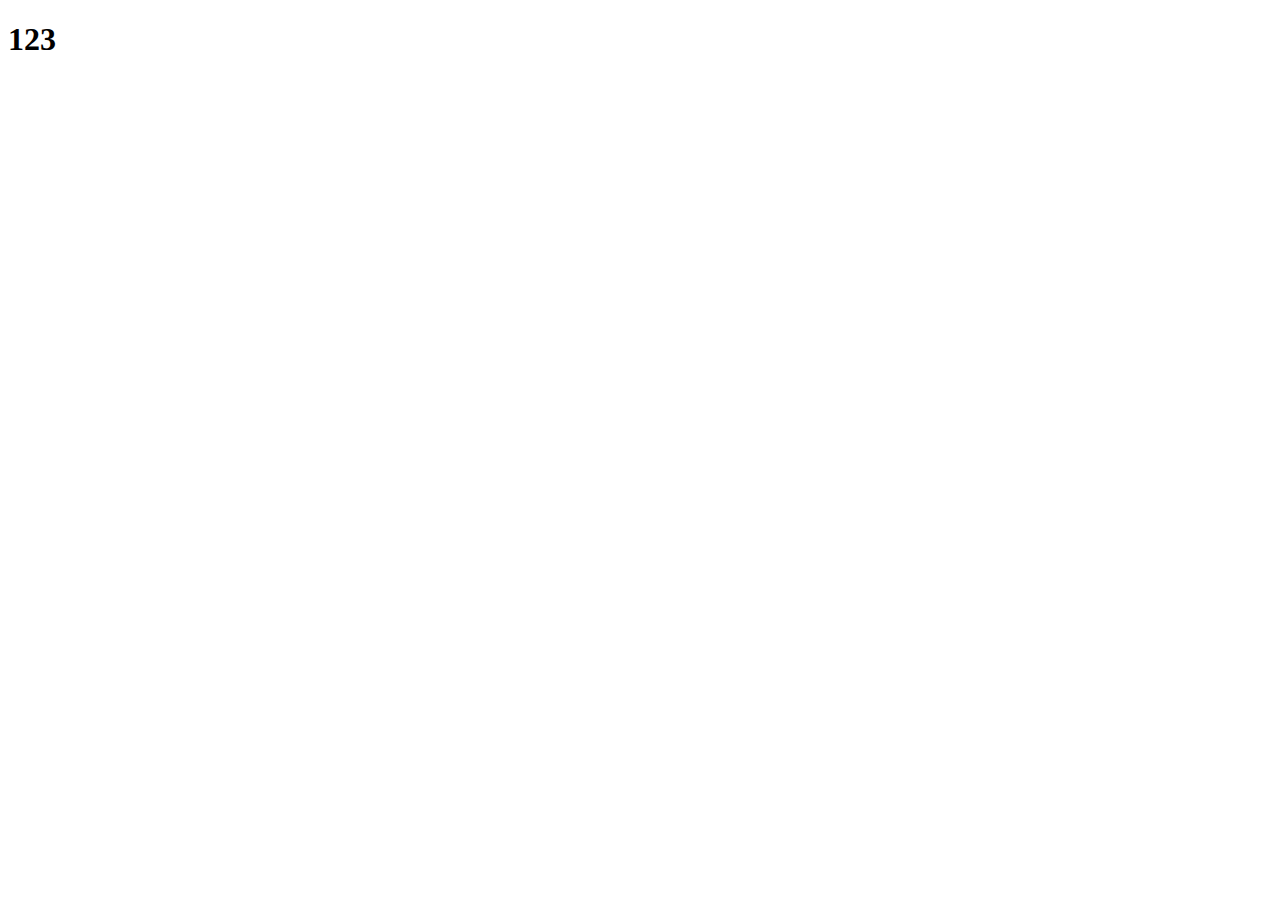
==== home/index.html @ a60c5b04 "登录功能完成" ====
<!DOCTYPE html>
<html lang="en">
  <head>
    <meta charset="UTF-8" />
    <meta name="viewport" content="width=device-width, initial-scale=1.0" />
    <title>Document</title>
  </head>
  <body>
    <h1>123</h1>
  </body>
</html>
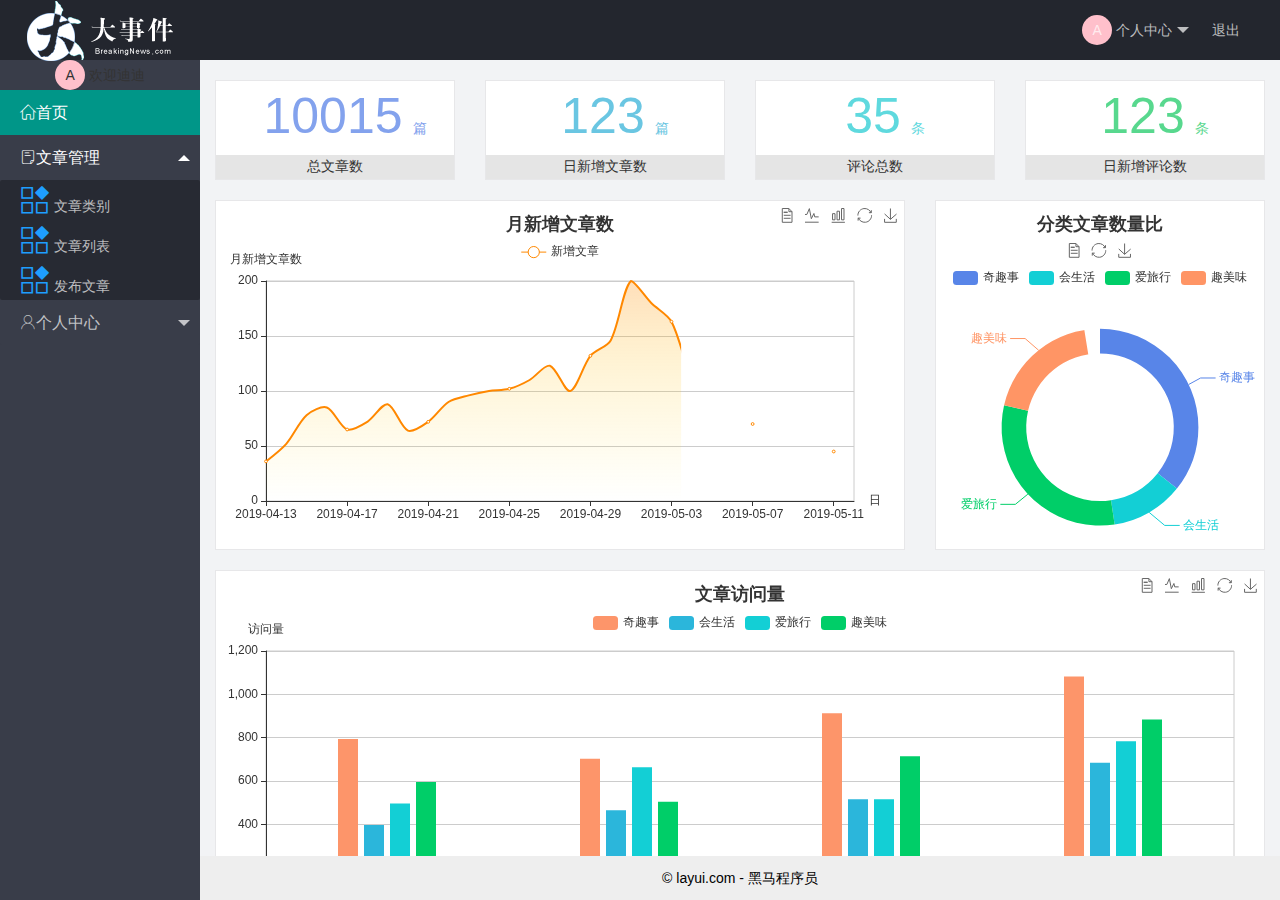
==== commit 2abba67a: "登录功能全部完成" ====
--- a/home/index.html
+++ b/home/index.html
@@ -1,11 +1,152 @@
 <!DOCTYPE html>
-<html lang="en">
+<html>
   <head>
-    <meta charset="UTF-8" />
-    <meta name="viewport" content="width=device-width, initial-scale=1.0" />
-    <title>Document</title>
+    <meta charset="utf-8" />
+    <meta
+      name="viewport"
+      content="width=device-width, initial-scale=1, maximum-scale=1"
+    />
+    <title>layout 后台大布局 - Layui</title>
+    <link rel="stylesheet" href="/assets/lib/layui/css/layui.css" />
+    <link rel="stylesheet" href="/assets/css/index.css" />
+    <link rel="stylesheet" href="/assets/fonts/iconfont.css" />
   </head>
-  <body>
-    <h1>123</h1>
+  <body class="layui-layout-body">
+    <div class="layui-layout layui-layout-admin">
+      <div class="layui-header">
+        <div class="layui-logo">
+          <img src="/assets/images/logo.png" alt="" />
+        </div>
+        <!-- 头部区域（可配合layui已有的水平导航） -->
+        <ul class="layui-nav layui-layout-right">
+          <li class="layui-nav-item">
+            <a href="javascript:;">
+              <img src="http://t.cn/RCzsdCq" class="layui-nav-img" />
+              <span class="text-avatar">A</span>
+              个人中心
+            </a>
+            <dl class="layui-nav-child">
+              <dd><a href="">基本资料</a></dd>
+              <dd><a href="">安全设置</a></dd>
+            </dl>
+          </li>
+          <li class="layui-nav-item"><a href="">退出</a></li>
+        </ul>
+      </div>
+
+      <div class="layui-side layui-bg-black">
+        <div class="layui-side-scroll">
+          <div class="userarea">
+            <a href="javascript:;">
+              <span class="text-avatar">A</span>
+              <span>欢迎迪迪</span>
+            </a>
+          </div>
+          <!-- 左侧导航区域（可配合layui已有的垂直导航） -->
+          <ul
+            class="layui-nav layui-nav-tree"
+            lay-shrink="all"
+            lay-filter="test"
+          >
+            <li class="layui-nav-item layui-this">
+              <a
+                href="/home/dashboard.html"
+                target="frbody"
+                class="iconfont icon-home"
+                >首页</a
+              >
+            </li>
+            <li class="layui-nav-item layui-nav-itemed">
+              <a class="iconfont icon-16" href="javascript:;">文章管理</a>
+              <dl class="layui-nav-child">
+                <dd>
+                  <a href="javascript:;"
+                    ><i
+                      class="layui-icon layui-icon-app"
+                      style="font-size: 30px; color: #1e9fff"
+                    ></i>
+                    文章类别</a
+                  >
+                </dd>
+                <dd>
+                  <a href="javascript:;"
+                    ><i
+                      class="layui-icon layui-icon-app"
+                      style="font-size: 30px; color: #1e9fff"
+                    ></i>
+                    文章列表</a
+                  >
+                </dd>
+                <dd>
+                  <a href="javascript:;"
+                    ><i
+                      class="layui-icon layui-icon-app"
+                      style="font-size: 30px; color: #1e9fff"
+                    ></i>
+                    发布文章</a
+                  >
+                </dd>
+              </dl>
+            </li>
+            <li class="layui-nav-item">
+              <a href="javascript:;" class="iconfont icon-user">个人中心</a>
+              <dl class="layui-nav-child">
+                <dd>
+                  <a href="javascript:;"
+                    ><i
+                      class="layui-icon layui-icon-app"
+                      style="font-size: 30px; color: #1e9fff"
+                    ></i>
+                    基本资料</a
+                  >
+                </dd>
+                <dd>
+                  <a href="javascript:;"
+                    ><i
+                      class="layui-icon layui-icon-app"
+                      style="font-size: 30px; color: #1e9fff"
+                    ></i>
+                    更换头像</a
+                  >
+                </dd>
+                <dd>
+                  <a href="javascript:;"
+                    ><i
+                      class="layui-icon layui-icon-app"
+                      style="font-size: 30px; color: #1e9fff"
+                    ></i>
+                    重置密码</a
+                  >
+                </dd>
+              </dl>
+            </li>
+          </ul>
+        </div>
+      </div>
+
+      <div class="layui-body">
+        <!-- 内容主体区域 -->
+        <iframe
+          name="frbody"
+          src="/home/dashboard.html"
+          frameborder="0"
+        ></iframe>
+      </div>
+
+      <div class="layui-footer">
+        <!-- 底部固定区域 -->
+        © layui.com - 黑马程序员
+      </div>
+    </div>
+    <script src="/assets/lib/jquery.js"></script>
+    <script src="/assets/lib/layui/layui.js"></script>
+    <script src="/assets/js/index.js"></script>
+    <script src="/assets/js/Ajaxbase.js"></script>
+    <script>
+      //JavaScript代码区域
+      layui.use("element", function () {
+        var element = layui.element;
+      });
+    </script>
   </body>
 </html>
--- a/assets/lib/layui/css/layui.css
+++ b/assets/lib/layui/css/layui.css
@@ -0,0 +1,2 @@
+/** layui-v2.5.6 MIT License By https://www.layui.com */
+ .layui-inline,img{display:inline-block;vertical-align:middle}h1,h2,h3,h4,h5,h6{font-weight:400}.layui-edge,.layui-header,.layui-inline,.layui-main{position:relative}.layui-body,.layui-edge,.layui-elip{overflow:hidden}.layui-btn,.layui-edge,.layui-inline,img{vertical-align:middle}.layui-btn,.layui-disabled,.layui-icon,.layui-unselect{-moz-user-select:none;-webkit-user-select:none;-ms-user-select:none}.layui-elip,.layui-form-checkbox span,.layui-form-pane .layui-form-label{text-overflow:ellipsis;white-space:nowrap}.layui-breadcrumb,.layui-tree-btnGroup{visibility:hidden}blockquote,body,button,dd,div,dl,dt,form,h1,h2,h3,h4,h5,h6,input,li,ol,p,pre,td,textarea,th,ul{margin:0;padding:0;-webkit-tap-highlight-color:rgba(0,0,0,0)}a:active,a:hover{outline:0}img{border:none}li{list-style:none}table{border-collapse:collapse;border-spacing:0}h4,h5,h6{font-size:100%}button,input,optgroup,option,select,textarea{font-family:inherit;font-size:inherit;font-style:inherit;font-weight:inherit;outline:0}pre{white-space:pre-wrap;white-space:-moz-pre-wrap;white-space:-pre-wrap;white-space:-o-pre-wrap;word-wrap:break-word}body{line-height:24px;font:14px Helvetica Neue,Helvetica,PingFang SC,Tahoma,Arial,sans-serif}hr{height:1px;margin:10px 0;border:0;clear:both}a{color:#333;text-decoration:none}a:hover{color:#777}a cite{font-style:normal;*cursor:pointer}.layui-border-box,.layui-border-box *{box-sizing:border-box}.layui-box,.layui-box *{box-sizing:content-box}.layui-clear{clear:both;*zoom:1}.layui-clear:after{content:'\20';clear:both;*zoom:1;display:block;height:0}.layui-inline{*display:inline;*zoom:1}.layui-edge{display:inline-block;width:0;height:0;border-width:6px;border-style:dashed;border-color:transparent}.layui-edge-top{top:-4px;border-bottom-color:#999;border-bottom-style:solid}.layui-edge-right{border-left-color:#999;border-left-style:solid}.layui-edge-bottom{top:2px;border-top-color:#999;border-top-style:solid}.layui-edge-left{border-right-color:#999;border-right-style:solid}.layui-disabled,.layui-disabled:hover{color:#d2d2d2!important;cursor:not-allowed!important}.layui-circle{border-radius:100%}.layui-show{display:block!important}.layui-hide{display:none!important}@font-face{font-family:layui-icon;src:url(../font/iconfont.eot?v=256);src:url(../font/iconfont.eot?v=256#iefix) format('embedded-opentype'),url(../font/iconfont.woff2?v=256) format('woff2'),url(../font/iconfont.woff?v=256) format('woff'),url(../font/iconfont.ttf?v=256) format('truetype'),url(../font/iconfont.svg?v=256#layui-icon) format('svg')}.layui-icon{font-family:layui-icon!important;font-size:16px;font-style:normal;-webkit-font-smoothing:antialiased;-moz-osx-font-smoothing:grayscale}.layui-icon-reply-fill:before{content:"\e611"}.layui-icon-set-fill:before{content:"\e614"}.layui-icon-menu-fill:before{content:"\e60f"}.layui-icon-search:before{content:"\e615"}.layui-icon-share:before{content:"\e641"}.layui-icon-set-sm:before{content:"\e620"}.layui-icon-engine:before{content:"\e628"}.layui-icon-close:before{content:"\1006"}.layui-icon-close-fill:before{content:"\1007"}.layui-icon-chart-screen:before{content:"\e629"}.layui-icon-star:before{content:"\e600"}.layui-icon-circle-dot:before{content:"\e617"}.layui-icon-chat:before{content:"\e606"}.layui-icon-release:before{content:"\e609"}.layui-icon-list:before{content:"\e60a"}.layui-icon-chart:before{content:"\e62c"}.layui-icon-ok-circle:before{content:"\1005"}.layui-icon-layim-theme:before{content:"\e61b"}.layui-icon-table:before{content:"\e62d"}.layui-icon-right:before{content:"\e602"}.layui-icon-left:before{content:"\e603"}.layui-icon-cart-simple:before{content:"\e698"}.layui-icon-face-cry:before{content:"\e69c"}.layui-icon-face-smile:before{content:"\e6af"}.layui-icon-survey:before{content:"\e6b2"}.layui-icon-tree:before{content:"\e62e"}.layui-icon-ie:before{content:"\e7bb"}.layui-icon-upload-circle:before{content:"\e62f"}.layui-icon-add-circle:before{content:"\e61f"}.layui-icon-download-circle:before{content:"\e601"}.layui-icon-templeate-1:before{content:"\e630"}.layui-icon-util:before{content:"\e631"}.layui-icon-face-surprised:before{content:"\e664"}.layui-icon-edit:before{content:"\e642"}.layui-icon-speaker:before{content:"\e645"}.layui-icon-down:before{content:"\e61a"}.layui-icon-file:before{content:"\e621"}.layui-icon-layouts:before{content:"\e632"}.layui-icon-rate-half:before{content:"\e6c9"}.layui-icon-add-circle-fine:before{content:"\e608"}.layui-icon-prev-circle:before{content:"\e633"}.layui-icon-read:before{content:"\e705"}.layui-icon-404:before{content:"\e61c"}.layui-icon-carousel:before{content:"\e634"}.layui-icon-help:before{content:"\e607"}.layui-icon-code-circle:before{content:"\e635"}.layui-icon-windows:before{content:"\e67f"}.layui-icon-water:before{content:"\e636"}.layui-icon-username:before{content:"\e66f"}.layui-icon-find-fill:before{content:"\e670"}.layui-icon-about:before{content:"\e60b"}.layui-icon-location:before{content:"\e715"}.layui-icon-up:before{content:"\e619"}.layui-icon-pause:before{content:"\e651"}.layui-icon-date:before{content:"\e637"}.layui-icon-layim-uploadfile:before{content:"\e61d"}.layui-icon-delete:before{content:"\e640"}.layui-icon-play:before{content:"\e652"}.layui-icon-top:before{content:"\e604"}.layui-icon-firefox:before{content:"\e686"}.layui-icon-friends:before{content:"\e612"}.layui-icon-refresh-3:before{content:"\e9aa"}.layui-icon-ok:before{content:"\e605"}.layui-icon-layer:before{content:"\e638"}.layui-icon-face-smile-fine:before{content:"\e60c"}.layui-icon-dollar:before{content:"\e659"}.layui-icon-group:before{content:"\e613"}.layui-icon-layim-download:before{content:"\e61e"}.layui-icon-picture-fine:before{content:"\e60d"}.layui-icon-link:before{content:"\e64c"}.layui-icon-diamond:before{content:"\e735"}.layui-icon-log:before{content:"\e60e"}.layui-icon-key:before{content:"\e683"}.layui-icon-rate-solid:before{content:"\e67a"}.layui-icon-fonts-del:before{content:"\e64f"}.layui-icon-unlink:before{content:"\e64d"}.layui-icon-fonts-clear:before{content:"\e639"}.layui-icon-triangle-r:before{content:"\e623"}.layui-icon-circle:before{content:"\e63f"}.layui-icon-radio:before{content:"\e643"}.layui-icon-align-center:before{content:"\e647"}.layui-icon-align-right:before{content:"\e648"}.layui-icon-align-left:before{content:"\e649"}.layui-icon-loading-1:before{content:"\e63e"}.layui-icon-return:before{content:"\e65c"}.layui-icon-fonts-strong:before{content:"\e62b"}.layui-icon-upload:before{content:"\e67c"}.layui-icon-dialogue:before{content:"\e63a"}.layui-icon-video:before{content:"\e6ed"}.layui-icon-headset:before{content:"\e6fc"}.layui-icon-cellphone-fine:before{content:"\e63b"}.layui-icon-add-1:before{content:"\e654"}.layui-icon-face-smile-b:before{content:"\e650"}.layui-icon-fonts-html:before{content:"\e64b"}.layui-icon-screen-full:before{content:"\e622"}.layui-icon-form:before{content:"\e63c"}.layui-icon-cart:before{content:"\e657"}.layui-icon-camera-fill:before{content:"\e65d"}.layui-icon-tabs:before{content:"\e62a"}.layui-icon-heart-fill:before{content:"\e68f"}.layui-icon-fonts-code:before{content:"\e64e"}.layui-icon-ios:before{content:"\e680"}.layui-icon-at:before{content:"\e687"}.layui-icon-fire:before{content:"\e756"}.layui-icon-set:before{content:"\e716"}.layui-icon-fonts-u:before{content:"\e646"}.layui-icon-triangle-d:before{content:"\e625"}.layui-icon-tips:before{content:"\e702"}.layui-icon-picture:before{content:"\e64a"}.layui-icon-more-vertical:before{content:"\e671"}.layui-icon-bluetooth:before{content:"\e689"}.layui-icon-flag:before{content:"\e66c"}.layui-icon-loading:before{content:"\e63d"}.layui-icon-fonts-i:before{content:"\e644"}.layui-icon-refresh-1:before{content:"\e666"}.layui-icon-rmb:before{content:"\e65e"}.layui-icon-addition:before{content:"\e624"}.layui-icon-home:before{content:"\e68e"}.layui-icon-time:before{content:"\e68d"}.layui-icon-user:before{content:"\e770"}.layui-icon-notice:before{content:"\e667"}.layui-icon-chrome:before{content:"\e68a"}.layui-icon-edge:before{content:"\e68b"}.layui-icon-login-weibo:before{content:"\e675"}.layui-icon-voice:before{content:"\e688"}.layui-icon-upload-drag:before{content:"\e681"}.layui-icon-login-qq:before{content:"\e676"}.layui-icon-snowflake:before{content:"\e6b1"}.layui-icon-heart:before{content:"\e68c"}.layui-icon-logout:before{content:"\e682"}.layui-icon-file-b:before{content:"\e655"}.layui-icon-template:before{content:"\e663"}.layui-icon-transfer:before{content:"\e691"}.layui-icon-auz:before{content:"\e672"}.layui-icon-console:before{content:"\e665"}.layui-icon-app:before{content:"\e653"}.layui-icon-prev:before{content:"\e65a"}.layui-icon-website:before{content:"\e7ae"}.layui-icon-next:before{content:"\e65b"}.layui-icon-component:before{content:"\e857"}.layui-icon-android:before{content:"\e684"}.layui-icon-more:before{content:"\e65f"}.layui-icon-login-wechat:before{content:"\e677"}.layui-icon-shrink-right:before{content:"\e668"}.layui-icon-spread-left:before{content:"\e66b"}.layui-icon-camera:before{content:"\e660"}.layui-icon-note:before{content:"\e66e"}.layui-icon-refresh:before{content:"\e669"}.layui-icon-female:before{content:"\e661"}.layui-icon-male:before{content:"\e662"}.layui-icon-screen-restore:before{content:"\e758"}.layui-icon-password:before{content:"\e673"}.layui-icon-senior:before{content:"\e674"}.layui-icon-theme:before{content:"\e66a"}.layui-icon-tread:before{content:"\e6c5"}.layui-icon-praise:before{content:"\e6c6"}.layui-icon-star-fill:before{content:"\e658"}.layui-icon-rate:before{content:"\e67b"}.layui-icon-template-1:before{content:"\e656"}.layui-icon-vercode:before{content:"\e679"}.layui-icon-service:before{content:"\e626"}.layui-icon-cellphone:before{content:"\e678"}.layui-icon-print:before{content:"\e66d"}.layui-icon-cols:before{content:"\e610"}.layui-icon-wifi:before{content:"\e7e0"}.layui-icon-export:before{content:"\e67d"}.layui-icon-rss:before{content:"\e808"}.layui-icon-slider:before{content:"\e714"}.layui-icon-email:before{content:"\e618"}.layui-icon-subtraction:before{content:"\e67e"}.layui-icon-mike:before{content:"\e6dc"}.layui-icon-light:before{content:"\e748"}.layui-icon-gift:before{content:"\e627"}.layui-icon-mute:before{content:"\e685"}.layui-icon-reduce-circle:before{content:"\e616"}.layui-icon-music:before{content:"\e690"}.layui-main{width:1140px;margin:0 auto}.layui-header{z-index:1000;height:60px}.layui-header a:hover{transition:all .5s;-webkit-transition:all .5s}.layui-side{position:fixed;left:0;top:0;bottom:0;z-index:999;width:200px;overflow-x:hidden}.layui-side-scroll{position:relative;width:220px;height:100%;overflow-x:hidden}.layui-body{position:absolute;left:200px;right:0;top:0;bottom:0;z-index:998;width:auto;overflow-y:auto;box-sizing:border-box}.layui-layout-body{overflow:hidden}.layui-layout-admin .layui-header{background-color:#23262E}.layui-layout-admin .layui-side{top:60px;width:200px;overflow-x:hidden}.layui-layout-admin .layui-body{position:fixed;top:60px;bottom:44px}.layui-layout-admin .layui-main{width:auto;margin:0 15px}.layui-layout-admin .layui-footer{position:fixed;left:200px;right:0;bottom:0;height:44px;line-height:44px;padding:0 15px;background-color:#eee}.layui-layout-admin .layui-logo{position:absolute;left:0;top:0;width:200px;height:100%;line-height:60px;text-align:center;color:#009688;font-size:16px}.layui-layout-admin .layui-header .layui-nav{background:0 0}.layui-layout-left{position:absolute!important;left:200px;top:0}.layui-layout-right{position:absolute!important;right:0;top:0}.layui-container{position:relative;margin:0 auto;padding:0 15px;box-sizing:border-box}.layui-fluid{position:relative;margin:0 auto;padding:0 15px}.layui-row:after,.layui-row:before{content:'';display:block;clear:both}.layui-col-lg1,.layui-col-lg10,.layui-col-lg11,.layui-col-lg12,.layui-col-lg2,.layui-col-lg3,.layui-col-lg4,.layui-col-lg5,.layui-col-lg6,.layui-col-lg7,.layui-col-lg8,.layui-col-lg9,.layui-col-md1,.layui-col-md10,.layui-col-md11,.layui-col-md12,.layui-col-md2,.layui-col-md3,.layui-col-md4,.layui-col-md5,.layui-col-md6,.layui-col-md7,.layui-col-md8,.layui-col-md9,.layui-col-sm1,.layui-col-sm10,.layui-col-sm11,.layui-col-sm12,.layui-col-sm2,.layui-col-sm3,.layui-col-sm4,.layui-col-sm5,.layui-col-sm6,.layui-col-sm7,.layui-col-sm8,.layui-col-sm9,.layui-col-xs1,.layui-col-xs10,.layui-col-xs11,.layui-col-xs12,.layui-col-xs2,.layui-col-xs3,.layui-col-xs4,.layui-col-xs5,.layui-col-xs6,.layui-col-xs7,.layui-col-xs8,.layui-col-xs9{position:relative;display:block;box-sizing:border-box}.layui-col-xs1,.layui-col-xs10,.layui-col-xs11,.layui-col-xs12,.layui-col-xs2,.layui-col-xs3,.layui-col-xs4,.layui-col-xs5,.layui-col-xs6,.layui-col-xs7,.layui-col-xs8,.layui-col-xs9{float:left}.layui-col-xs1{width:8.33333333%}.layui-col-xs2{width:16.66666667%}.layui-col-xs3{width:25%}.layui-col-xs4{width:33.33333333%}.layui-col-xs5{width:41.66666667%}.layui-col-xs6{width:50%}.layui-col-xs7{width:58.33333333%}.layui-col-xs8{width:66.66666667%}.layui-col-xs9{width:75%}.layui-col-xs10{width:83.33333333%}.layui-col-xs11{width:91.66666667%}.layui-col-xs12{width:100%}.layui-col-xs-offset1{margin-left:8.33333333%}.layui-col-xs-offset2{margin-left:16.66666667%}.layui-col-xs-offset3{margin-left:25%}.layui-col-xs-offset4{margin-left:33.33333333%}.layui-col-xs-offset5{margin-left:41.66666667%}.layui-col-xs-offset6{margin-left:50%}.layui-col-xs-offset7{margin-left:58.33333333%}.layui-col-xs-offset8{margin-left:66.66666667%}.layui-col-xs-offset9{margin-left:75%}.layui-col-xs-offset10{margin-left:83.33333333%}.layui-col-xs-offset11{margin-left:91.66666667%}.layui-col-xs-offset12{margin-left:100%}@media screen and (max-width:768px){.layui-hide-xs{display:none!important}.layui-show-xs-block{display:block!important}.layui-show-xs-inline{display:inline!important}.layui-show-xs-inline-block{display:inline-block!important}}@media screen and (min-width:768px){.layui-container{width:750px}.layui-hide-sm{display:none!important}.layui-show-sm-block{display:block!important}.layui-show-sm-inline{display:inline!important}.layui-show-sm-inline-block{display:inline-block!important}.layui-col-sm1,.layui-col-sm10,.layui-col-sm11,.layui-col-sm12,.layui-col-sm2,.layui-col-sm3,.layui-col-sm4,.layui-col-sm5,.layui-col-sm6,.layui-col-sm7,.layui-col-sm8,.layui-col-sm9{float:left}.layui-col-sm1{width:8.33333333%}.layui-col-sm2{width:16.66666667%}.layui-col-sm3{width:25%}.layui-col-sm4{width:33.33333333%}.layui-col-sm5{width:41.66666667%}.layui-col-sm6{width:50%}.layui-col-sm7{width:58.33333333%}.layui-col-sm8{width:66.66666667%}.layui-col-sm9{width:75%}.layui-col-sm10{width:83.33333333%}.layui-col-sm11{width:91.66666667%}.layui-col-sm12{width:100%}.layui-col-sm-offset1{margin-left:8.33333333%}.layui-col-sm-offset2{margin-left:16.66666667%}.layui-col-sm-offset3{margin-left:25%}.layui-col-sm-offset4{margin-left:33.33333333%}.layui-col-sm-offset5{margin-left:41.66666667%}.layui-col-sm-offset6{margin-left:50%}.layui-col-sm-offset7{margin-left:58.33333333%}.layui-col-sm-offset8{margin-left:66.66666667%}.layui-col-sm-offset9{margin-left:75%}.layui-col-sm-offset10{margin-left:83.33333333%}.layui-col-sm-offset11{margin-left:91.66666667%}.layui-col-sm-offset12{margin-left:100%}}@media screen and (min-width:992px){.layui-container{width:970px}.layui-hide-md{display:none!important}.layui-show-md-block{display:block!important}.layui-show-md-inline{display:inline!important}.layui-show-md-inline-block{display:inline-block!important}.layui-col-md1,.layui-col-md10,.layui-col-md11,.layui-col-md12,.layui-col-md2,.layui-col-md3,.layui-col-md4,.layui-col-md5,.layui-col-md6,.layui-col-md7,.layui-col-md8,.layui-col-md9{float:left}.layui-col-md1{width:8.33333333%}.layui-col-md2{width:16.66666667%}.layui-col-md3{width:25%}.layui-col-md4{width:33.33333333%}.layui-col-md5{width:41.66666667%}.layui-col-md6{width:50%}.layui-col-md7{width:58.33333333%}.layui-col-md8{width:66.66666667%}.layui-col-md9{width:75%}.layui-col-md10{width:83.33333333%}.layui-col-md11{width:91.66666667%}.layui-col-md12{width:100%}.layui-col-md-offset1{margin-left:8.33333333%}.layui-col-md-offset2{margin-left:16.66666667%}.layui-col-md-offset3{margin-left:25%}.layui-col-md-offset4{margin-left:33.33333333%}.layui-col-md-offset5{margin-left:41.66666667%}.layui-col-md-offset6{margin-left:50%}.layui-col-md-offset7{margin-left:58.33333333%}.layui-col-md-offset8{margin-left:66.66666667%}.layui-col-md-offset9{margin-left:75%}.layui-col-md-offset10{margin-left:83.33333333%}.layui-col-md-offset11{margin-left:91.66666667%}.layui-col-md-offset12{margin-left:100%}}@media screen and (min-width:1200px){.layui-container{width:1170px}.layui-hide-lg{display:none!important}.layui-show-lg-block{display:block!important}.layui-show-lg-inline{display:inline!important}.layui-show-lg-inline-block{display:inline-block!important}.layui-col-lg1,.layui-col-lg10,.layui-col-lg11,.layui-col-lg12,.layui-col-lg2,.layui-col-lg3,.layui-col-lg4,.layui-col-lg5,.layui-col-lg6,.layui-col-lg7,.layui-col-lg8,.layui-col-lg9{float:left}.layui-col-lg1{width:8.33333333%}.layui-col-lg2{width:16.66666667%}.layui-col-lg3{width:25%}.layui-col-lg4{width:33.33333333%}.layui-col-lg5{width:41.66666667%}.layui-col-lg6{width:50%}.layui-col-lg7{width:58.33333333%}.layui-col-lg8{width:66.66666667%}.layui-col-lg9{width:75%}.layui-col-lg10{width:83.33333333%}.layui-col-lg11{width:91.66666667%}.layui-col-lg12{width:100%}.layui-col-lg-offset1{margin-left:8.33333333%}.layui-col-lg-offset2{margin-left:16.66666667%}.layui-col-lg-offset3{margin-left:25%}.layui-col-lg-offset4{margin-left:33.33333333%}.layui-col-lg-offset5{margin-left:41.66666667%}.layui-col-lg-offset6{margin-left:50%}.layui-col-lg-offset7{margin-left:58.33333333%}.layui-col-lg-offset8{margin-left:66.66666667%}.layui-col-lg-offset9{margin-left:75%}.layui-col-lg-offset10{margin-left:83.33333333%}.layui-col-lg-offset11{margin-left:91.66666667%}.layui-col-lg-offset12{margin-left:100%}}.layui-col-space1{margin:-.5px}.layui-col-space1>*{padding:.5px}.layui-col-space2{margin:-1px}.layui-col-space2>*{padding:1px}.layui-col-space4{margin:-2px}.layui-col-space4>*{padding:2px}.layui-col-space5{margin:-2.5px}.layui-col-space5>*{padding:2.5px}.layui-col-space6{margin:-3px}.layui-col-space6>*{padding:3px}.layui-col-space8{margin:-4px}.layui-col-space8>*{padding:4px}.layui-col-space10{margin:-5px}.layui-col-space10>*{padding:5px}.layui-col-space12{margin:-6px}.layui-col-space12>*{padding:6px}.layui-col-space14{margin:-7px}.layui-col-space14>*{padding:7px}.layui-col-space15{margin:-7.5px}.layui-col-space15>*{padding:7.5px}.layui-col-space16{margin:-8px}.layui-col-space16>*{padding:8px}.layui-col-space18{margin:-9px}.layui-col-space18>*{padding:9px}.layui-col-space20{margin:-10px}.layui-col-space20>*{padding:10px}.layui-col-space22{margin:-11px}.layui-col-space22>*{padding:11px}.layui-col-space24{margin:-12px}.layui-col-space24>*{padding:12px}.layui-col-space25{margin:-12.5px}.layui-col-space25>*{padding:12.5px}.layui-col-space26{margin:-13px}.layui-col-space26>*{padding:13px}.layui-col-space28{margin:-14px}.layui-col-space28>*{padding:14px}.layui-col-space30{margin:-15px}.layui-col-space30>*{padding:15px}.layui-btn,.layui-input,.layui-select,.layui-textarea,.layui-upload-button{outline:0;-webkit-appearance:none;transition:all .3s;-webkit-transition:all .3s;box-sizing:border-box}.layui-elem-quote{margin-bottom:10px;padding:15px;line-height:22px;border-left:5px solid #009688;border-radius:0 2px 2px 0;background-color:#f2f2f2}.layui-quote-nm{border-style:solid;border-width:1px 1px 1px 5px;background:0 0}.layui-elem-field{margin-bottom:10px;padding:0;border-width:1px;border-style:solid}.layui-elem-field legend{margin-left:20px;padding:0 10px;font-size:20px;font-weight:300}.layui-field-title{margin:10px 0 20px;border-width:1px 0 0}.layui-field-box{padding:10px 15px}.layui-field-title .layui-field-box{padding:10px 0}.layui-progress{position:relative;height:6px;border-radius:20px;background-color:#e2e2e2}.layui-progress-bar{position:absolute;left:0;top:0;width:0;max-width:100%;height:6px;border-radius:20px;text-align:right;background-color:#5FB878;transition:all .3s;-webkit-transition:all .3s}.layui-progress-big,.layui-progress-big .layui-progress-bar{height:18px;line-height:18px}.layui-progress-text{position:relative;top:-20px;line-height:18px;font-size:12px;color:#666}.layui-progress-big .layui-progress-text{position:static;padding:0 10px;color:#fff}.layui-collapse{border-width:1px;border-style:solid;border-radius:2px}.layui-colla-content,.layui-colla-item{border-top-width:1px;border-top-style:solid}.layui-colla-item:first-child{border-top:none}.layui-colla-title{position:relative;height:42px;line-height:42px;padding:0 15px 0 35px;color:#333;background-color:#f2f2f2;cursor:pointer;font-size:14px;overflow:hidden}.layui-colla-content{display:none;padding:10px 15px;line-height:22px;color:#666}.layui-colla-icon{position:absolute;left:15px;top:0;font-size:14px}.layui-card{margin-bottom:15px;border-radius:2px;background-color:#fff;box-shadow:0 1px 2px 0 rgba(0,0,0,.05)}.layui-card:last-child{margin-bottom:0}.layui-card-header{position:relative;height:42px;line-height:42px;padding:0 15px;border-bottom:1px solid #f6f6f6;color:#333;border-radius:2px 2px 0 0;font-size:14px}.layui-bg-black,.layui-bg-blue,.layui-bg-cyan,.layui-bg-green,.layui-bg-orange,.layui-bg-red{color:#fff!important}.layui-card-body{position:relative;padding:10px 15px;line-height:24px}.layui-card-body[pad15]{padding:15px}.layui-card-body[pad20]{padding:20px}.layui-card-body .layui-table{margin:5px 0}.layui-card .layui-tab{margin:0}.layui-panel-window{position:relative;padding:15px;border-radius:0;border-top:5px solid #E6E6E6;background-color:#fff}.layui-auxiliar-moving{position:fixed;left:0;right:0;top:0;bottom:0;width:100%;height:100%;background:0 0;z-index:9999999999}.layui-form-label,.layui-form-mid,.layui-form-select,.layui-input-block,.layui-input-inline,.layui-textarea{position:relative}.layui-bg-red{background-color:#FF5722!important}.layui-bg-orange{background-color:#FFB800!important}.layui-bg-green{background-color:#009688!important}.layui-bg-cyan{background-color:#2F4056!important}.layui-bg-blue{background-color:#1E9FFF!important}.layui-bg-black{background-color:#393D49!important}.layui-bg-gray{background-color:#eee!important;color:#666!important}.layui-badge-rim,.layui-colla-content,.layui-colla-item,.layui-collapse,.layui-elem-field,.layui-form-pane .layui-form-item[pane],.layui-form-pane .layui-form-label,.layui-input,.layui-layedit,.layui-layedit-tool,.layui-quote-nm,.layui-select,.layui-tab-bar,.layui-tab-card,.layui-tab-title,.layui-tab-title .layui-this:after,.layui-textarea{border-color:#e6e6e6}.layui-timeline-item:before,hr{background-color:#e6e6e6}.layui-text{line-height:22px;font-size:14px;color:#666}.layui-text h1,.layui-text h2,.layui-text h3{font-weight:500;color:#333}.layui-text h1{font-size:30px}.layui-text h2{font-size:24px}.layui-text h3{font-size:18px}.layui-text a:not(.layui-btn){color:#01AAED}.layui-text a:not(.layui-btn):hover{text-decoration:underline}.layui-text ul{padding:5px 0 5px 15px}.layui-text ul li{margin-top:5px;list-style-type:disc}.layui-text em,.layui-word-aux{color:#999!important;padding:0 5px!important}.layui-btn{display:inline-block;height:38px;line-height:38px;padding:0 18px;background-color:#009688;color:#fff;white-space:nowrap;text-align:center;font-size:14px;border:none;border-radius:2px;cursor:pointer}.layui-btn:hover{opacity:.8;filter:alpha(opacity=80);color:#fff}.layui-btn:active{opacity:1;filter:alpha(opacity=100)}.layui-btn+.layui-btn{margin-left:10px}.layui-btn-container{font-size:0}.layui-btn-container .layui-btn{margin-right:10px;margin-bottom:10px}.layui-btn-container .layui-btn+.layui-btn{margin-left:0}.layui-table .layui-btn-container .layui-btn{margin-bottom:9px}.layui-btn-radius{border-radius:100px}.layui-btn .layui-icon{margin-right:3px;font-size:18px;vertical-align:bottom;vertical-align:middle\9}.layui-btn-primary{border:1px solid #C9C9C9;background-color:#fff;color:#555}.layui-btn-primary:hover{border-color:#009688;color:#333}.layui-btn-normal{background-color:#1E9FFF}.layui-btn-warm{background-color:#FFB800}.layui-btn-danger{background-color:#FF5722}.layui-btn-checked{background-color:#5FB878}.layui-btn-disabled,.layui-btn-disabled:active,.layui-btn-disabled:hover{border:1px solid #e6e6e6;background-color:#FBFBFB;color:#C9C9C9;cursor:not-allowed;opacity:1}.layui-btn-lg{height:44px;line-height:44px;padding:0 25px;font-size:16px}.layui-btn-sm{height:30px;line-height:30px;padding:0 10px;font-size:12px}.layui-btn-sm i{font-size:16px!important}.layui-btn-xs{height:22px;line-height:22px;padding:0 5px;font-size:12px}.layui-btn-xs i{font-size:14px!important}.layui-btn-group{display:inline-block;vertical-align:middle;font-size:0}.layui-btn-group .layui-btn{margin-left:0!important;margin-right:0!important;border-left:1px solid rgba(255,255,255,.5);border-radius:0}.layui-btn-group .layui-btn-primary{border-left:none}.layui-btn-group .layui-btn-primary:hover{border-color:#C9C9C9;color:#009688}.layui-btn-group .layui-btn:first-child{border-left:none;border-radius:2px 0 0 2px}.layui-btn-group .layui-btn-primary:first-child{border-left:1px solid #c9c9c9}.layui-btn-group .layui-btn:last-child{border-radius:0 2px 2px 0}.layui-btn-group .layui-btn+.layui-btn{margin-left:0}.layui-btn-group+.layui-btn-group{margin-left:10px}.layui-btn-fluid{width:100%}.layui-input,.layui-select,.layui-textarea{height:38px;line-height:1.3;line-height:38px\9;border-width:1px;border-style:solid;background-color:#fff;border-radius:2px}.layui-input::-webkit-input-placeholder,.layui-select::-webkit-input-placeholder,.layui-textarea::-webkit-input-placeholder{line-height:1.3}.layui-input,.layui-textarea{display:block;width:100%;padding-left:10px}.layui-input:hover,.layui-textarea:hover{border-color:#D2D2D2!important}.layui-input:focus,.layui-textarea:focus{border-color:#C9C9C9!important}.layui-textarea{min-height:100px;height:auto;line-height:20px;padding:6px 10px;resize:vertical}.layui-select{padding:0 10px}.layui-form input[type=checkbox],.layui-form input[type=radio],.layui-form select{display:none}.layui-form [lay-ignore]{display:initial}.layui-form-item{margin-bottom:15px;clear:both;*zoom:1}.layui-form-item:after{content:'\20';clear:both;*zoom:1;display:block;height:0}.layui-form-label{float:left;display:block;padding:9px 15px;width:80px;font-weight:400;line-height:20px;text-align:right}.layui-form-label-col{display:block;float:none;padding:9px 0;line-height:20px;text-align:left}.layui-form-item .layui-inline{margin-bottom:5px;margin-right:10px}.layui-input-block{margin-left:110px;min-height:36px}.layui-input-inline{display:inline-block;vertical-align:middle}.layui-form-item .layui-input-inline{float:left;width:190px;margin-right:10px}.layui-form-text .layui-input-inline{width:auto}.layui-form-mid{float:left;display:block;padding:9px 0!important;line-height:20px;margin-right:10px}.layui-form-danger+.layui-form-select .layui-input,.layui-form-danger:focus{border-color:#FF5722!important}.layui-form-select .layui-input{padding-right:30px;cursor:pointer}.layui-form-select .layui-edge{position:absolute;right:10px;top:50%;margin-top:-3px;cursor:pointer;border-width:6px;border-top-color:#c2c2c2;border-top-style:solid;transition:all .3s;-webkit-transition:all .3s}.layui-form-select dl{display:none;position:absolute;left:0;top:42px;padding:5px 0;z-index:899;min-width:100%;border:1px solid #d2d2d2;max-height:300px;overflow-y:auto;background-color:#fff;border-radius:2px;box-shadow:0 2px 4px rgba(0,0,0,.12);box-sizing:border-box}.layui-form-select dl dd,.layui-form-select dl dt{padding:0 10px;line-height:36px;white-space:nowrap;overflow:hidden;text-overflow:ellipsis}.layui-form-select dl dt{font-size:12px;color:#999}.layui-form-select dl dd{cursor:pointer}.layui-form-select dl dd:hover{background-color:#f2f2f2;-webkit-transition:.5s all;transition:.5s all}.layui-form-select .layui-select-group dd{padding-left:20px}.layui-form-select dl dd.layui-select-tips{padding-left:10px!important;color:#999}.layui-form-select dl dd.layui-this{background-color:#5FB878;color:#fff}.layui-form-checkbox,.layui-form-select dl dd.layui-disabled{background-color:#fff}.layui-form-selected dl{display:block}.layui-form-checkbox,.layui-form-checkbox *,.layui-form-switch{display:inline-block;vertical-align:middle}.layui-form-selected .layui-edge{margin-top:-9px;-webkit-transform:rotate(180deg);transform:rotate(180deg);margin-top:-3px\9}:root .layui-form-selected .layui-edge{margin-top:-9px\0/IE9}.layui-form-selectup dl{top:auto;bottom:42px}.layui-select-none{margin:5px 0;text-align:center;color:#999}.layui-select-disabled .layui-disabled{border-color:#eee!important}.layui-select-disabled .layui-edge{border-top-color:#d2d2d2}.layui-form-checkbox{position:relative;height:30px;line-height:30px;margin-right:10px;padding-right:30px;cursor:pointer;font-size:0;-webkit-transition:.1s linear;transition:.1s linear;box-sizing:border-box}.layui-form-checkbox span{padding:0 10px;height:100%;font-size:14px;border-radius:2px 0 0 2px;background-color:#d2d2d2;color:#fff;overflow:hidden}.layui-form-checkbox:hover span{background-color:#c2c2c2}.layui-form-checkbox i{position:absolute;right:0;top:0;width:30px;height:28px;border:1px solid #d2d2d2;border-left:none;border-radius:0 2px 2px 0;color:#fff;font-size:20px;text-align:center}.layui-form-checkbox:hover i{border-color:#c2c2c2;color:#c2c2c2}.layui-form-checked,.layui-form-checked:hover{border-color:#5FB878}.layui-form-checked span,.layui-form-checked:hover span{background-color:#5FB878}.layui-form-checked i,.layui-form-checked:hover i{color:#5FB878}.layui-form-item .layui-form-checkbox{margin-top:4px}.layui-form-checkbox[lay-skin=primary]{height:auto!important;line-height:normal!important;min-width:18px;min-height:18px;border:none!important;margin-right:0;padding-left:28px;padding-right:0;background:0 0}.layui-form-checkbox[lay-skin=primary] span{padding-left:0;padding-right:15px;line-height:18px;background:0 0;color:#666}.layui-form-checkbox[lay-skin=primary] i{right:auto;left:0;width:16px;height:16px;line-height:16px;border:1px solid #d2d2d2;font-size:12px;border-radius:2px;background-color:#fff;-webkit-transition:.1s linear;transition:.1s linear}.layui-form-checkbox[lay-skin=primary]:hover i{border-color:#5FB878;color:#fff}.layui-form-checked[lay-skin=primary] i{border-color:#5FB878!important;background-color:#5FB878;color:#fff}.layui-checkbox-disbaled[lay-skin=primary] span{background:0 0!important;color:#c2c2c2}.layui-checkbox-disbaled[lay-skin=primary]:hover i{border-color:#d2d2d2}.layui-form-item .layui-form-checkbox[lay-skin=primary]{margin-top:10px}.layui-form-switch{position:relative;height:22px;line-height:22px;min-width:35px;padding:0 5px;margin-top:8px;border:1px solid #d2d2d2;border-radius:20px;cursor:pointer;background-color:#fff;-webkit-transition:.1s linear;transition:.1s linear}.layui-form-switch i{position:absolute;left:5px;top:3px;width:16px;height:16px;border-radius:20px;background-color:#d2d2d2;-webkit-transition:.1s linear;transition:.1s linear}.layui-form-switch em{position:relative;top:0;width:25px;margin-left:21px;padding:0!important;text-align:center!important;color:#999!important;font-style:normal!important;font-size:12px}.layui-form-onswitch{border-color:#5FB878;background-color:#5FB878}.layui-checkbox-disbaled,.layui-checkbox-disbaled i{border-color:#e2e2e2!important}.layui-form-onswitch i{left:100%;margin-left:-21px;background-color:#fff}.layui-form-onswitch em{margin-left:5px;margin-right:21px;color:#fff!important}.layui-checkbox-disbaled span{background-color:#e2e2e2!important}.layui-checkbox-disbaled:hover i{color:#fff!important}[lay-radio]{display:none}.layui-form-radio,.layui-form-radio *{display:inline-block;vertical-align:middle}.layui-form-radio{line-height:28px;margin:6px 10px 0 0;padding-right:10px;cursor:pointer;font-size:0}.layui-form-radio *{font-size:14px}.layui-form-radio>i{margin-right:8px;font-size:22px;color:#c2c2c2}.layui-form-radio>i:hover,.layui-form-radioed>i{color:#5FB878}.layui-radio-disbaled>i{color:#e2e2e2!important}.layui-form-pane .layui-form-label{width:110px;padding:8px 15px;height:38px;line-height:20px;border-width:1px;border-style:solid;border-radius:2px 0 0 2px;text-align:center;background-color:#FBFBFB;overflow:hidden;box-sizing:border-box}.layui-form-pane .layui-input-inline{margin-left:-1px}.layui-form-pane .layui-input-block{margin-left:110px;left:-1px}.layui-form-pane .layui-input{border-radius:0 2px 2px 0}.layui-form-pane .layui-form-text .layui-form-label{float:none;width:100%;border-radius:2px;box-sizing:border-box;text-align:left}.layui-form-pane .layui-form-text .layui-input-inline{display:block;margin:0;top:-1px;clear:both}.layui-form-pane .layui-form-text .layui-input-block{margin:0;left:0;top:-1px}.layui-form-pane .layui-form-text .layui-textarea{min-height:100px;border-radius:0 0 2px 2px}.layui-form-pane .layui-form-checkbox{margin:4px 0 4px 10px}.layui-form-pane .layui-form-radio,.layui-form-pane .layui-form-switch{margin-top:6px;margin-left:10px}.layui-form-pane .layui-form-item[pane]{position:relative;border-width:1px;border-style:solid}.layui-form-pane .layui-form-item[pane] .layui-form-label{position:absolute;left:0;top:0;height:100%;border-width:0 1px 0 0}.layui-form-pane .layui-form-item[pane] .layui-input-inline{margin-left:110px}@media screen and (max-width:450px){.layui-form-item .layui-form-label{text-overflow:ellipsis;overflow:hidden;white-space:nowrap}.layui-form-item .layui-inline{display:block;margin-right:0;margin-bottom:20px;clear:both}.layui-form-item .layui-inline:after{content:'\20';clear:both;display:block;height:0}.layui-form-item .layui-input-inline{display:block;float:none;left:-3px;width:auto;margin:0 0 10px 112px}.layui-form-item .layui-input-inline+.layui-form-mid{margin-left:110px;top:-5px;padding:0}.layui-form-item .layui-form-checkbox{margin-right:5px;margin-bottom:5px}}.layui-layedit{border-width:1px;border-style:solid;border-radius:2px}.layui-layedit-tool{padding:3px 5px;border-bottom-width:1px;border-bottom-style:solid;font-size:0}.layedit-tool-fixed{position:fixed;top:0;border-top:1px solid #e2e2e2}.layui-layedit-tool .layedit-tool-mid,.layui-layedit-tool .layui-icon{display:inline-block;vertical-align:middle;text-align:center;font-size:14px}.layui-layedit-tool .layui-icon{position:relative;width:32px;height:30px;line-height:30px;margin:3px 5px;color:#777;cursor:pointer;border-radius:2px}.layui-layedit-tool .layui-icon:hover{color:#393D49}.layui-layedit-tool .layui-icon:active{color:#000}.layui-layedit-tool .layedit-tool-active{background-color:#e2e2e2;color:#000}.layui-layedit-tool .layui-disabled,.layui-layedit-tool .layui-disabled:hover{color:#d2d2d2;cursor:not-allowed}.layui-layedit-tool .layedit-tool-mid{width:1px;height:18px;margin:0 10px;background-color:#d2d2d2}.layedit-tool-html{width:50px!important;font-size:30px!important}.layedit-tool-b,.layedit-tool-code,.layedit-tool-help{font-size:16px!important}.layedit-tool-d,.layedit-tool-face,.layedit-tool-image,.layedit-tool-unlink{font-size:18px!important}.layedit-tool-image input{position:absolute;font-size:0;left:0;top:0;width:100%;height:100%;opacity:.01;filter:Alpha(opacity=1);cursor:pointer}.layui-layedit-iframe iframe{display:block;width:100%}#LAY_layedit_code{overflow:hidden}.layui-laypage{display:inline-block;*display:inline;*zoom:1;vertical-align:middle;margin:10px 0;font-size:0}.layui-laypage>a:first-child,.layui-laypage>a:first-child em{border-radius:2px 0 0 2px}.layui-laypage>a:last-child,.layui-laypage>a:last-child em{border-radius:0 2px 2px 0}.layui-laypage>:first-child{margin-left:0!important}.layui-laypage>:last-child{margin-right:0!important}.layui-laypage a,.layui-laypage button,.layui-laypage input,.layui-laypage select,.layui-laypage span{border:1px solid #e2e2e2}.layui-laypage a,.layui-laypage span{display:inline-block;*display:inline;*zoom:1;vertical-align:middle;padding:0 15px;height:28px;line-height:28px;margin:0 -1px 5px 0;background-color:#fff;color:#333;font-size:12px}.layui-flow-more a *,.layui-laypage input,.layui-table-view select[lay-ignore]{display:inline-block}.layui-laypage a:hover{color:#009688}.layui-laypage em{font-style:normal}.layui-laypage .layui-laypage-spr{color:#999;font-weight:700}.layui-laypage a{text-decoration:none}.layui-laypage .layui-laypage-curr{position:relative}.layui-laypage .layui-laypage-curr em{position:relative;color:#fff}.layui-laypage .layui-laypage-curr .layui-laypage-em{position:absolute;left:-1px;top:-1px;padding:1px;width:100%;height:100%;background-color:#009688}.layui-laypage-em{border-radius:2px}.layui-laypage-next em,.layui-laypage-prev em{font-family:Sim sun;font-size:16px}.layui-laypage .layui-laypage-count,.layui-laypage .layui-laypage-limits,.layui-laypage .layui-laypage-refresh,.layui-laypage .layui-laypage-skip{margin-left:10px;margin-right:10px;padding:0;border:none}.layui-laypage .layui-laypage-limits,.layui-laypage .layui-laypage-refresh{vertical-align:top}.layui-laypage .layui-laypage-refresh i{font-size:18px;cursor:pointer}.layui-laypage select{height:22px;padding:3px;border-radius:2px;cursor:pointer}.layui-laypage .layui-laypage-skip{height:30px;line-height:30px;color:#999}.layui-laypage button,.layui-laypage input{height:30px;line-height:30px;border-radius:2px;vertical-align:top;background-color:#fff;box-sizing:border-box}.layui-laypage input{width:40px;margin:0 10px;padding:0 3px;text-align:center}.layui-laypage input:focus,.layui-laypage select:focus{border-color:#009688!important}.layui-laypage button{margin-left:10px;padding:0 10px;cursor:pointer}.layui-table,.layui-table-view{margin:10px 0}.layui-flow-more{margin:10px 0;text-align:center;color:#999;font-size:14px}.layui-flow-more a{height:32px;line-height:32px}.layui-flow-more a *{vertical-align:top}.layui-flow-more a cite{padding:0 20px;border-radius:3px;background-color:#eee;color:#333;font-style:normal}.layui-flow-more a cite:hover{opacity:.8}.layui-flow-more a i{font-size:30px;color:#737383}.layui-table{width:100%;background-color:#fff;color:#666}.layui-table tr{transition:all .3s;-webkit-transition:all .3s}.layui-table th{text-align:left;font-weight:400}.layui-table tbody tr:hover,.layui-table thead tr,.layui-table-click,.layui-table-header,.layui-table-hover,.layui-table-mend,.layui-table-patch,.layui-table-tool,.layui-table-total,.layui-table-total tr,.layui-table[lay-even] tr:nth-child(even){background-color:#f2f2f2}.layui-table td,.layui-table th,.layui-table-col-set,.layui-table-fixed-r,.layui-table-grid-down,.layui-table-header,.layui-table-page,.layui-table-tips-main,.layui-table-tool,.layui-table-total,.layui-table-view,.layui-table[lay-skin=line],.layui-table[lay-skin=row]{border-width:1px;border-style:solid;border-color:#e6e6e6}.layui-table td,.layui-table th{position:relative;padding:9px 15px;min-height:20px;line-height:20px;font-size:14px}.layui-table[lay-skin=line] td,.layui-table[lay-skin=line] th{border-width:0 0 1px}.layui-table[lay-skin=row] td,.layui-table[lay-skin=row] th{border-width:0 1px 0 0}.layui-table[lay-skin=nob] td,.layui-table[lay-skin=nob] th{border:none}.layui-table img{max-width:100px}.layui-table[lay-size=lg] td,.layui-table[lay-size=lg] th{padding:15px 30px}.layui-table-view .layui-table[lay-size=lg] .layui-table-cell{height:40px;line-height:40px}.layui-table[lay-size=sm] td,.layui-table[lay-size=sm] th{font-size:12px;padding:5px 10px}.layui-table-view .layui-table[lay-size=sm] .layui-table-cell{height:20px;line-height:20px}.layui-table[lay-data]{display:none}.layui-table-box{position:relative;overflow:hidden}.layui-table-view .layui-table{position:relative;width:auto;margin:0}.layui-table-view .layui-table[lay-skin=line]{border-width:0 1px 0 0}.layui-table-view .layui-table[lay-skin=row]{border-width:0 0 1px}.layui-table-view .layui-table td,.layui-table-view .layui-table th{padding:5px 0;border-top:none;border-left:none}.layui-table-view .layui-table th.layui-unselect .layui-table-cell span{cursor:pointer}.layui-table-view .layui-table td{cursor:default}.layui-table-view .layui-table td[data-edit=text]{cursor:text}.layui-table-view .layui-form-checkbox[lay-skin=primary] i{width:18px;height:18px}.layui-table-view .layui-form-radio{line-height:0;padding:0}.layui-table-view .layui-form-radio>i{margin:0;font-size:20px}.layui-table-init{position:absolute;left:0;top:0;width:100%;height:100%;text-align:center;z-index:110}.layui-table-init .layui-icon{position:absolute;left:50%;top:50%;margin:-15px 0 0 -15px;font-size:30px;color:#c2c2c2}.layui-table-header{border-width:0 0 1px;overflow:hidden}.layui-table-header .layui-table{margin-bottom:-1px}.layui-table-tool .layui-inline[lay-event]{position:relative;width:26px;height:26px;padding:5px;line-height:16px;margin-right:10px;text-align:center;color:#333;border:1px solid #ccc;cursor:pointer;-webkit-transition:.5s all;transition:.5s all}.layui-table-tool .layui-inline[lay-event]:hover{border:1px solid #999}.layui-table-tool-temp{padding-right:120px}.layui-table-tool-self{position:absolute;right:17px;top:10px}.layui-table-tool .layui-table-tool-self .layui-inline[lay-event]{margin:0 0 0 10px}.layui-table-tool-panel{position:absolute;top:29px;left:-1px;padding:5px 0;min-width:150px;min-height:40px;border:1px solid #d2d2d2;text-align:left;overflow-y:auto;background-color:#fff;box-shadow:0 2px 4px rgba(0,0,0,.12)}.layui-table-cell,.layui-table-tool-panel li{overflow:hidden;text-overflow:ellipsis;white-space:nowrap}.layui-table-tool-panel li{padding:0 10px;line-height:30px;-webkit-transition:.5s all;transition:.5s all}.layui-table-tool-panel li .layui-form-checkbox[lay-skin=primary]{width:100%;padding-left:28px}.layui-table-tool-panel li:hover{background-color:#f2f2f2}.layui-table-tool-panel li .layui-form-checkbox[lay-skin=primary] i{position:absolute;left:0;top:0}.layui-table-tool-panel li .layui-form-checkbox[lay-skin=primary] span{padding:0}.layui-table-tool .layui-table-tool-self .layui-table-tool-panel{left:auto;right:-1px}.layui-table-col-set{position:absolute;right:0;top:0;width:20px;height:100%;border-width:0 0 0 1px;background-color:#fff}.layui-table-sort{width:10px;height:20px;margin-left:5px;cursor:pointer!important}.layui-table-sort .layui-edge{position:absolute;left:5px;border-width:5px}.layui-table-sort .layui-table-sort-asc{top:3px;border-top:none;border-bottom-style:solid;border-bottom-color:#b2b2b2}.layui-table-sort .layui-table-sort-asc:hover{border-bottom-color:#666}.layui-table-sort .layui-table-sort-desc{bottom:5px;border-bottom:none;border-top-style:solid;border-top-color:#b2b2b2}.layui-table-sort .layui-table-sort-desc:hover{border-top-color:#666}.layui-table-sort[lay-sort=asc] .layui-table-sort-asc{border-bottom-color:#000}.layui-table-sort[lay-sort=desc] .layui-table-sort-desc{border-top-color:#000}.layui-table-cell{height:28px;line-height:28px;padding:0 15px;position:relative;box-sizing:border-box}.layui-table-cell .layui-form-checkbox[lay-skin=primary]{top:-1px;padding:0}.layui-table-cell .layui-table-link{color:#01AAED}.laytable-cell-checkbox,.laytable-cell-numbers,.laytable-cell-radio,.laytable-cell-space{padding:0;text-align:center}.layui-table-body{position:relative;overflow:auto;margin-right:-1px;margin-bottom:-1px}.layui-table-body .layui-none{line-height:26px;padding:15px;text-align:center;color:#999}.layui-table-fixed{position:absolute;left:0;top:0;z-index:101}.layui-table-fixed .layui-table-body{overflow:hidden}.layui-table-fixed-l{box-shadow:0 -1px 8px rgba(0,0,0,.08)}.layui-table-fixed-r{left:auto;right:-1px;border-width:0 0 0 1px;box-shadow:-1px 0 8px rgba(0,0,0,.08)}.layui-table-fixed-r .layui-table-header{position:relative;overflow:visible}.layui-table-mend{position:absolute;right:-49px;top:0;height:100%;width:50px}.layui-table-tool{position:relative;z-index:890;width:100%;min-height:50px;line-height:30px;padding:10px 15px;border-width:0 0 1px}.layui-table-tool .layui-btn-container{margin-bottom:-10px}.layui-table-page,.layui-table-total{border-width:1px 0 0;margin-bottom:-1px;overflow:hidden}.layui-table-page{position:relative;width:100%;padding:7px 7px 0;height:41px;font-size:12px;white-space:nowrap}.layui-table-page>div{height:26px}.layui-table-page .layui-laypage{margin:0}.layui-table-page .layui-laypage a,.layui-table-page .layui-laypage span{height:26px;line-height:26px;margin-bottom:10px;border:none;background:0 0}.layui-table-page .layui-laypage a,.layui-table-page .layui-laypage span.layui-laypage-curr{padding:0 12px}.layui-table-page .layui-laypage span{margin-left:0;padding:0}.layui-table-page .layui-laypage .layui-laypage-prev{margin-left:-7px!important}.layui-table-page .layui-laypage .layui-laypage-curr .layui-laypage-em{left:0;top:0;padding:0}.layui-table-page .layui-laypage button,.layui-table-page .layui-laypage input{height:26px;line-height:26px}.layui-table-page .layui-laypage input{width:40px}.layui-table-page .layui-laypage button{padding:0 10px}.layui-table-page select{height:18px}.layui-table-patch .layui-table-cell{padding:0;width:30px}.layui-table-edit{position:absolute;left:0;top:0;width:100%;height:100%;padding:0 14px 1px;border-radius:0;box-shadow:1px 1px 20px rgba(0,0,0,.15)}.layui-table-edit:focus{border-color:#5FB878!important}select.layui-table-edit{padding:0 0 0 10px;border-color:#C9C9C9}.layui-table-view .layui-form-checkbox,.layui-table-view .layui-form-radio,.layui-table-view .layui-form-switch{top:0;margin:0;box-sizing:content-box}.layui-table-view .layui-form-checkbox{top:-1px;height:26px;line-height:26px}.layui-table-view .layui-form-checkbox i{height:26px}.layui-table-grid .layui-table-cell{overflow:visible}.layui-table-grid-down{position:absolute;top:0;right:0;width:26px;height:100%;padding:5px 0;border-width:0 0 0 1px;text-align:center;background-color:#fff;color:#999;cursor:pointer}.layui-table-grid-down .layui-icon{position:absolute;top:50%;left:50%;margin:-8px 0 0 -8px}.layui-table-grid-down:hover{background-color:#fbfbfb}body .layui-table-tips .layui-layer-content{background:0 0;padding:0;box-shadow:0 1px 6px rgba(0,0,0,.12)}.layui-table-tips-main{margin:-44px 0 0 -1px;max-height:150px;padding:8px 15px;font-size:14px;overflow-y:scroll;background-color:#fff;color:#666}.layui-table-tips-c{position:absolute;right:-3px;top:-13px;width:20px;height:20px;padding:3px;cursor:pointer;background-color:#666;border-radius:50%;color:#fff}.layui-table-tips-c:hover{background-color:#777}.layui-table-tips-c:before{position:relative;right:-2px}.layui-upload-file{display:none!important;opacity:.01;filter:Alpha(opacity=1)}.layui-upload-drag,.layui-upload-form,.layui-upload-wrap{display:inline-block}.layui-upload-list{margin:10px 0}.layui-upload-choose{padding:0 10px;color:#999}.layui-upload-drag{position:relative;padding:30px;border:1px dashed #e2e2e2;background-color:#fff;text-align:center;cursor:pointer;color:#999}.layui-upload-drag .layui-icon{font-size:50px;color:#009688}.layui-upload-drag[lay-over]{border-color:#009688}.layui-upload-iframe{position:absolute;width:0;height:0;border:0;visibility:hidden}.layui-upload-wrap{position:relative;vertical-align:middle}.layui-upload-wrap .layui-upload-file{display:block!important;position:absolute;left:0;top:0;z-index:10;font-size:100px;width:100%;height:100%;opacity:.01;filter:Alpha(opacity=1);cursor:pointer}.layui-transfer-active,.layui-transfer-box{display:inline-block;vertical-align:middle}.layui-transfer-box,.layui-transfer-header,.layui-transfer-search{border-width:0;border-style:solid;border-color:#e6e6e6}.layui-transfer-box{position:relative;border-width:1px;width:200px;height:360px;border-radius:2px;background-color:#fff}.layui-transfer-box .layui-form-checkbox{width:100%;margin:0!important}.layui-transfer-header{height:38px;line-height:38px;padding:0 10px;border-bottom-width:1px}.layui-transfer-search{position:relative;padding:10px;border-bottom-width:1px}.layui-transfer-search .layui-input{height:32px;padding-left:30px;font-size:12px}.layui-transfer-search .layui-icon-search{position:absolute;left:20px;top:50%;margin-top:-8px;color:#666}.layui-transfer-active{margin:0 15px}.layui-transfer-active .layui-btn{display:block;margin:0;padding:0 15px;background-color:#5FB878;border-color:#5FB878;color:#fff}.layui-transfer-active .layui-btn-disabled{background-color:#FBFBFB;border-color:#e6e6e6;color:#C9C9C9}.layui-transfer-active .layui-btn:first-child{margin-bottom:15px}.layui-transfer-active .layui-btn .layui-icon{margin:0;font-size:14px!important}.layui-transfer-data{padding:5px 0;overflow:auto}.layui-transfer-data li{height:32px;line-height:32px;padding:0 10px}.layui-transfer-data li:hover{background-color:#f2f2f2;transition:.5s all}.layui-transfer-data .layui-none{padding:15px 10px;text-align:center;color:#999}.layui-nav{position:relative;padding:0 20px;background-color:#393D49;color:#fff;border-radius:2px;font-size:0;box-sizing:border-box}.layui-nav *{font-size:14px}.layui-nav .layui-nav-item{position:relative;display:inline-block;*display:inline;*zoom:1;vertical-align:middle;line-height:60px}.layui-nav .layui-nav-item a{display:block;padding:0 20px;color:#fff;color:rgba(255,255,255,.7);transition:all .3s;-webkit-transition:all .3s}.layui-nav .layui-this:after,.layui-nav-bar,.layui-nav-tree .layui-nav-itemed:after{position:absolute;left:0;top:0;width:0;height:5px;background-color:#5FB878;transition:all .2s;-webkit-transition:all .2s}.layui-nav-bar{z-index:1000}.layui-nav .layui-nav-item a:hover,.layui-nav .layui-this a{color:#fff}.layui-nav .layui-this:after{content:'';top:auto;bottom:0;width:100%}.layui-nav-img{width:30px;height:30px;margin-right:10px;border-radius:50%}.layui-nav .layui-nav-more{content:'';width:0;height:0;border-style:solid dashed dashed;border-color:#fff transparent transparent;overflow:hidden;cursor:pointer;transition:all .2s;-webkit-transition:all .2s;position:absolute;top:50%;right:3px;margin-top:-3px;border-width:6px;border-top-color:rgba(255,255,255,.7)}.layui-nav .layui-nav-mored,.layui-nav-itemed>a .layui-nav-more{margin-top:-9px;border-style:dashed dashed solid;border-color:transparent transparent #fff}.layui-nav-child{display:none;position:absolute;left:0;top:65px;min-width:100%;line-height:36px;padding:5px 0;box-shadow:0 2px 4px rgba(0,0,0,.12);border:1px solid #d2d2d2;background-color:#fff;z-index:100;border-radius:2px;white-space:nowrap}.layui-nav .layui-nav-child a{color:#333}.layui-nav .layui-nav-child a:hover{background-color:#f2f2f2;color:#000}.layui-nav-child dd{position:relative}.layui-nav .layui-nav-child dd.layui-this a,.layui-nav-child dd.layui-this{background-color:#5FB878;color:#fff}.layui-nav-child dd.layui-this:after{display:none}.layui-nav-tree{width:200px;padding:0}.layui-nav-tree .layui-nav-item{display:block;width:100%;line-height:45px}.layui-nav-tree .layui-nav-item a{position:relative;height:45px;line-height:45px;text-overflow:ellipsis;overflow:hidden;white-space:nowrap}.layui-nav-tree .layui-nav-item a:hover{background-color:#4E5465}.layui-nav-tree .layui-nav-bar{width:5px;height:0;background-color:#009688}.layui-nav-tree .layui-nav-child dd.layui-this,.layui-nav-tree .layui-nav-child dd.layui-this a,.layui-nav-tree .layui-this,.layui-nav-tree .layui-this>a,.layui-nav-tree .layui-this>a:hover{background-color:#009688;color:#fff}.layui-nav-tree .layui-this:after{display:none}.layui-nav-itemed>a,.layui-nav-tree .layui-nav-title a,.layui-nav-tree .layui-nav-title a:hover{color:#fff!important}.layui-nav-tree .layui-nav-child{position:relative;z-index:0;top:0;border:none;box-shadow:none}.layui-nav-tree .layui-nav-child a{height:40px;line-height:40px;color:#fff;color:rgba(255,255,255,.7)}.layui-nav-tree .layui-nav-child,.layui-nav-tree .layui-nav-child a:hover{background:0 0;color:#fff}.layui-nav-tree .layui-nav-more{right:10px}.layui-nav-itemed>.layui-nav-child{display:block;padding:0;background-color:rgba(0,0,0,.3)!important}.layui-nav-itemed>.layui-nav-child>.layui-this>.layui-nav-child{display:block}.layui-nav-side{position:fixed;top:0;bottom:0;left:0;overflow-x:hidden;z-index:999}.layui-bg-blue .layui-nav-bar,.layui-bg-blue .layui-nav-itemed:after,.layui-bg-blue .layui-this:after{background-color:#93D1FF}.layui-bg-blue .layui-nav-child dd.layui-this{background-color:#1E9FFF}.layui-bg-blue .layui-nav-itemed>a,.layui-nav-tree.layui-bg-blue .layui-nav-title a,.layui-nav-tree.layui-bg-blue .layui-nav-title a:hover{background-color:#007DDB!important}.layui-breadcrumb{font-size:0}.layui-breadcrumb>*{font-size:14px}.layui-breadcrumb a{color:#999!important}.layui-breadcrumb a:hover{color:#5FB878!important}.layui-breadcrumb a cite{color:#666;font-style:normal}.layui-breadcrumb span[lay-separator]{margin:0 10px;color:#999}.layui-tab{margin:10px 0;text-align:left!important}.layui-tab[overflow]>.layui-tab-title{overflow:hidden}.layui-tab-title{position:relative;left:0;height:40px;white-space:nowrap;font-size:0;border-bottom-width:1px;border-bottom-style:solid;transition:all .2s;-webkit-transition:all .2s}.layui-tab-title li{display:inline-block;*display:inline;*zoom:1;vertical-align:middle;font-size:14px;transition:all .2s;-webkit-transition:all .2s;position:relative;line-height:40px;min-width:65px;padding:0 15px;text-align:center;cursor:pointer}.layui-tab-title li a{display:block}.layui-tab-title .layui-this{color:#000}.layui-tab-title .layui-this:after{position:absolute;left:0;top:0;content:'';width:100%;height:41px;border-width:1px;border-style:solid;border-bottom-color:#fff;border-radius:2px 2px 0 0;box-sizing:border-box;pointer-events:none}.layui-tab-bar{position:absolute;right:0;top:0;z-index:10;width:30px;height:39px;line-height:39px;border-width:1px;border-style:solid;border-radius:2px;text-align:center;background-color:#fff;cursor:pointer}.layui-tab-bar .layui-icon{position:relative;display:inline-block;top:3px;transition:all .3s;-webkit-transition:all .3s}.layui-tab-item{display:none}.layui-tab-more{padding-right:30px;height:auto!important;white-space:normal!important}.layui-tab-more li.layui-this:after{border-bottom-color:#e2e2e2;border-radius:2px}.layui-tab-more .layui-tab-bar .layui-icon{top:-2px;top:3px\9;-webkit-transform:rotate(180deg);transform:rotate(180deg)}:root .layui-tab-more .layui-tab-bar .layui-icon{top:-2px\0/IE9}.layui-tab-content{padding:10px}.layui-tab-title li .layui-tab-close{position:relative;display:inline-block;width:18px;height:18px;line-height:20px;margin-left:8px;top:1px;text-align:center;font-size:14px;color:#c2c2c2;transition:all .2s;-webkit-transition:all .2s}.layui-tab-title li .layui-tab-close:hover{border-radius:2px;background-color:#FF5722;color:#fff}.layui-tab-brief>.layui-tab-title .layui-this{color:#009688}.layui-tab-brief>.layui-tab-more li.layui-this:after,.layui-tab-brief>.layui-tab-title .layui-this:after{border:none;border-radius:0;border-bottom:2px solid #5FB878}.layui-tab-brief[overflow]>.layui-tab-title .layui-this:after{top:-1px}.layui-tab-card{border-width:1px;border-style:solid;border-radius:2px;box-shadow:0 2px 5px 0 rgba(0,0,0,.1)}.layui-tab-card>.layui-tab-title{background-color:#f2f2f2}.layui-tab-card>.layui-tab-title li{margin-right:-1px;margin-left:-1px}.layui-tab-card>.layui-tab-title .layui-this{background-color:#fff}.layui-tab-card>.layui-tab-title .layui-this:after{border-top:none;border-width:1px;border-bottom-color:#fff}.layui-tab-card>.layui-tab-title .layui-tab-bar{height:40px;line-height:40px;border-radius:0;border-top:none;border-right:none}.layui-tab-card>.layui-tab-more .layui-this{background:0 0;color:#5FB878}.layui-tab-card>.layui-tab-more .layui-this:after{border:none}.layui-timeline{padding-left:5px}.layui-timeline-item{position:relative;padding-bottom:20px}.layui-timeline-axis{position:absolute;left:-5px;top:0;z-index:10;width:20px;height:20px;line-height:20px;background-color:#fff;color:#5FB878;border-radius:50%;text-align:center;cursor:pointer}.layui-timeline-axis:hover{color:#FF5722}.layui-timeline-item:before{content:'';position:absolute;left:5px;top:0;z-index:0;width:1px;height:100%}.layui-timeline-item:last-child:before{display:none}.layui-timeline-item:first-child:before{display:block}.layui-timeline-content{padding-left:25px}.layui-timeline-title{position:relative;margin-bottom:10px}.layui-badge,.layui-badge-dot,.layui-badge-rim{position:relative;display:inline-block;padding:0 6px;font-size:12px;text-align:center;background-color:#FF5722;color:#fff;border-radius:2px}.layui-badge{height:18px;line-height:18px}.layui-badge-dot{width:8px;height:8px;padding:0;border-radius:50%}.layui-badge-rim{height:18px;line-height:18px;border-width:1px;border-style:solid;background-color:#fff;color:#666}.layui-btn .layui-badge,.layui-btn .layui-badge-dot{margin-left:5px}.layui-nav .layui-badge,.layui-nav .layui-badge-dot{position:absolute;top:50%;margin:-8px 6px 0}.layui-tab-title .layui-badge,.layui-tab-title .layui-badge-dot{left:5px;top:-2px}.layui-carousel{position:relative;left:0;top:0;background-color:#f8f8f8}.layui-carousel>[carousel-item]{position:relative;width:100%;height:100%;overflow:hidden}.layui-carousel>[carousel-item]:before{position:absolute;content:'\e63d';left:50%;top:50%;width:100px;line-height:20px;margin:-10px 0 0 -50px;text-align:center;color:#c2c2c2;font-family:layui-icon!important;font-size:30px;font-style:normal;-webkit-font-smoothing:antialiased;-moz-osx-font-smoothing:grayscale}.layui-carousel>[carousel-item]>*{display:none;position:absolute;left:0;top:0;width:100%;height:100%;background-color:#f8f8f8;transition-duration:.3s;-webkit-transition-duration:.3s}.layui-carousel-updown>*{-webkit-transition:.3s ease-in-out up;transition:.3s ease-in-out up}.layui-carousel-arrow{display:none\9;opacity:0;position:absolute;left:10px;top:50%;margin-top:-18px;width:36px;height:36px;line-height:36px;text-align:center;font-size:20px;border:0;border-radius:50%;background-color:rgba(0,0,0,.2);color:#fff;-webkit-transition-duration:.3s;transition-duration:.3s;cursor:pointer}.layui-carousel-arrow[lay-type=add]{left:auto!important;right:10px}.layui-carousel:hover .layui-carousel-arrow[lay-type=add],.layui-carousel[lay-arrow=always] .layui-carousel-arrow[lay-type=add]{right:20px}.layui-carousel[lay-arrow=always] .layui-carousel-arrow{opacity:1;left:20px}.layui-carousel[lay-arrow=none] .layui-carousel-arrow{display:none}.layui-carousel-arrow:hover,.layui-carousel-ind ul:hover{background-color:rgba(0,0,0,.35)}.layui-carousel:hover .layui-carousel-arrow{display:block\9;opacity:1;left:20px}.layui-carousel-ind{position:relative;top:-35px;width:100%;line-height:0!important;text-align:center;font-size:0}.layui-carousel[lay-indicator=outside]{margin-bottom:30px}.layui-carousel[lay-indicator=outside] .layui-carousel-ind{top:10px}.layui-carousel[lay-indicator=outside] .layui-carousel-ind ul{background-color:rgba(0,0,0,.5)}.layui-carousel[lay-indicator=none] .layui-carousel-ind{display:none}.layui-carousel-ind ul{display:inline-block;padding:5px;background-color:rgba(0,0,0,.2);border-radius:10px;-webkit-transition-duration:.3s;transition-duration:.3s}.layui-carousel-ind li{display:inline-block;width:10px;height:10px;margin:0 3px;font-size:14px;background-color:#e2e2e2;background-color:rgba(255,255,255,.5);border-radius:50%;cursor:pointer;-webkit-transition-duration:.3s;transition-duration:.3s}.layui-carousel-ind li:hover{background-color:rgba(255,255,255,.7)}.layui-carousel-ind li.layui-this{background-color:#fff}.layui-carousel>[carousel-item]>.layui-carousel-next,.layui-carousel>[carousel-item]>.layui-carousel-prev,.layui-carousel>[carousel-item]>.layui-this{display:block}.layui-carousel>[carousel-item]>.layui-this{left:0}.layui-carousel>[carousel-item]>.layui-carousel-prev{left:-100%}.layui-carousel>[carousel-item]>.layui-carousel-next{left:100%}.layui-carousel>[carousel-item]>.layui-carousel-next.layui-carousel-left,.layui-carousel>[carousel-item]>.layui-carousel-prev.layui-carousel-right{left:0}.layui-carousel>[carousel-item]>.layui-this.layui-carousel-left{left:-100%}.layui-carousel>[carousel-item]>.layui-this.layui-carousel-right{left:100%}.layui-carousel[lay-anim=updown] .layui-carousel-arrow{left:50%!important;top:20px;margin:0 0 0 -18px}.layui-carousel[lay-anim=updown]>[carousel-item]>*,.layui-carousel[lay-anim=fade]>[carousel-item]>*{left:0!important}.layui-carousel[lay-anim=updown] .layui-carousel-arrow[lay-type=add]{top:auto!important;bottom:20px}.layui-carousel[lay-anim=updown] .layui-carousel-ind{position:absolute;top:50%;right:20px;width:auto;height:auto}.layui-carousel[lay-anim=updown] .layui-carousel-ind ul{padding:3px 5px}.layui-carousel[lay-anim=updown] .layui-carousel-ind li{display:block;margin:6px 0}.layui-carousel[lay-anim=updown]>[carousel-item]>.layui-this{top:0}.layui-carousel[lay-anim=updown]>[carousel-item]>.layui-carousel-prev{top:-100%}.layui-carousel[lay-anim=updown]>[carousel-item]>.layui-carousel-next{top:100%}.layui-carousel[lay-anim=updown]>[carousel-item]>.layui-carousel-next.layui-carousel-left,.layui-carousel[lay-anim=updown]>[carousel-item]>.layui-carousel-prev.layui-carousel-right{top:0}.layui-carousel[lay-anim=updown]>[carousel-item]>.layui-this.layui-carousel-left{top:-100%}.layui-carousel[lay-anim=updown]>[carousel-item]>.layui-this.layui-carousel-right{top:100%}.layui-carousel[lay-anim=fade]>[carousel-item]>.layui-carousel-next,.layui-carousel[lay-anim=fade]>[carousel-item]>.layui-carousel-prev{opacity:0}.layui-carousel[lay-anim=fade]>[carousel-item]>.layui-carousel-next.layui-carousel-left,.layui-carousel[lay-anim=fade]>[carousel-item]>.layui-carousel-prev.layui-carousel-right{opacity:1}.layui-carousel[lay-anim=fade]>[carousel-item]>.layui-this.layui-carousel-left,.layui-carousel[lay-anim=fade]>[carousel-item]>.layui-this.layui-carousel-right{opacity:0}.layui-fixbar{position:fixed;right:15px;bottom:15px;z-index:999999}.layui-fixbar li{width:50px;height:50px;line-height:50px;margin-bottom:1px;text-align:center;cursor:pointer;font-size:30px;background-color:#9F9F9F;color:#fff;border-radius:2px;opacity:.95}.layui-fixbar li:hover{opacity:.85}.layui-fixbar li:active{opacity:1}.layui-fixbar .layui-fixbar-top{display:none;font-size:40px}body .layui-util-face{border:none;background:0 0}body .layui-util-face .layui-layer-content{padding:0;background-color:#fff;color:#666;box-shadow:none}.layui-util-face .layui-layer-TipsG{display:none}.layui-util-face ul{position:relative;width:372px;padding:10px;border:1px solid #D9D9D9;background-color:#fff;box-shadow:0 0 20px rgba(0,0,0,.2)}.layui-util-face ul li{cursor:pointer;float:left;border:1px solid #e8e8e8;height:22px;width:26px;overflow:hidden;margin:-1px 0 0 -1px;padding:4px 2px;text-align:center}.layui-util-face ul li:hover{position:relative;z-index:2;border:1px solid #eb7350;background:#fff9ec}.layui-code{position:relative;margin:10px 0;padding:15px;line-height:20px;border:1px solid #ddd;border-left-width:6px;background-color:#F2F2F2;color:#333;font-family:Courier New;font-size:12px}.layui-rate,.layui-rate *{display:inline-block;vertical-align:middle}.layui-rate{padding:10px 5px 10px 0;font-size:0}.layui-rate li i.layui-icon{font-size:20px;color:#FFB800;margin-right:5px;transition:all .3s;-webkit-transition:all .3s}.layui-rate li i:hover{cursor:pointer;transform:scale(1.12);-webkit-transform:scale(1.12)}.layui-rate[readonly] li i:hover{cursor:default;transform:scale(1)}.layui-colorpicker{width:26px;height:26px;border:1px solid #e6e6e6;padding:5px;border-radius:2px;line-height:24px;display:inline-block;cursor:pointer;transition:all .3s;-webkit-transition:all .3s}.layui-colorpicker:hover{border-color:#d2d2d2}.layui-colorpicker.layui-colorpicker-lg{width:34px;height:34px;line-height:32px}.layui-colorpicker.layui-colorpicker-sm{width:24px;height:24px;line-height:22px}.layui-colorpicker.layui-colorpicker-xs{width:22px;height:22px;line-height:20px}.layui-colorpicker-trigger-bgcolor{display:block;background:url([data-uri]);border-radius:2px}.layui-colorpicker-trigger-span{display:block;height:100%;box-sizing:border-box;border:1px solid rgba(0,0,0,.15);border-radius:2px;text-align:center}.layui-colorpicker-trigger-i{display:inline-block;color:#FFF;font-size:12px}.layui-colorpicker-trigger-i.layui-icon-close{color:#999}.layui-colorpicker-main{position:absolute;z-index:66666666;width:280px;padding:7px;background:#FFF;border:1px solid #d2d2d2;border-radius:2px;box-shadow:0 2px 4px rgba(0,0,0,.12)}.layui-colorpicker-main-wrapper{height:180px;position:relative}.layui-colorpicker-basis{width:260px;height:100%;position:relative}.layui-colorpicker-basis-white{width:100%;height:100%;position:absolute;top:0;left:0;background:linear-gradient(90deg,#FFF,hsla(0,0%,100%,0))}.layui-colorpicker-basis-black{width:100%;height:100%;position:absolute;top:0;left:0;background:linear-gradient(0deg,#000,transparent)}.layui-colorpicker-basis-cursor{width:10px;height:10px;border:1px solid #FFF;border-radius:50%;position:absolute;top:-3px;right:-3px;cursor:pointer}.layui-colorpicker-side{position:absolute;top:0;right:0;width:12px;height:100%;background:linear-gradient(red,#FF0,#0F0,#0FF,#00F,#F0F,red)}.layui-colorpicker-side-slider{width:100%;height:5px;box-shadow:0 0 1px #888;box-sizing:border-box;background:#FFF;border-radius:1px;border:1px solid #f0f0f0;cursor:pointer;position:absolute;left:0}.layui-colorpicker-main-alpha{display:none;height:12px;margin-top:7px;background:url([data-uri])}.layui-colorpicker-alpha-bgcolor{height:100%;position:relative}.layui-colorpicker-alpha-slider{width:5px;height:100%;box-shadow:0 0 1px #888;box-sizing:border-box;background:#FFF;border-radius:1px;border:1px solid #f0f0f0;cursor:pointer;position:absolute;top:0}.layui-colorpicker-main-pre{padding-top:7px;font-size:0}.layui-colorpicker-pre{width:20px;height:20px;border-radius:2px;display:inline-block;margin-left:6px;margin-bottom:7px;cursor:pointer}.layui-colorpicker-pre:nth-child(11n+1){margin-left:0}.layui-colorpicker-pre-isalpha{background:url([data-uri])}.layui-colorpicker-pre.layui-this{box-shadow:0 0 3px 2px rgba(0,0,0,.15)}.layui-colorpicker-pre>div{height:100%;border-radius:2px}.layui-colorpicker-main-input{text-align:right;padding-top:7px}.layui-colorpicker-main-input .layui-btn-container .layui-btn{margin:0 0 0 10px}.layui-colorpicker-main-input div.layui-inline{float:left;margin-right:10px;font-size:14px}.layui-colorpicker-main-input input.layui-input{width:150px;height:30px;color:#666}.layui-slider{height:4px;background:#e2e2e2;border-radius:3px;position:relative;cursor:pointer}.layui-slider-bar{border-radius:3px;position:absolute;height:100%}.layui-slider-step{position:absolute;top:0;width:4px;height:4px;border-radius:50%;background:#FFF;-webkit-transform:translateX(-50%);transform:translateX(-50%)}.layui-slider-wrap{width:36px;height:36px;position:absolute;top:-16px;-webkit-transform:translateX(-50%);transform:translateX(-50%);z-index:10;text-align:center}.layui-slider-wrap-btn{width:12px;height:12px;border-radius:50%;background:#FFF;display:inline-block;vertical-align:middle;cursor:pointer;transition:.3s}.layui-slider-wrap:after{content:"";height:100%;display:inline-block;vertical-align:middle}.layui-slider-wrap-btn.layui-slider-hover,.layui-slider-wrap-btn:hover{transform:scale(1.2)}.layui-slider-wrap-btn.layui-disabled:hover{transform:scale(1)!important}.layui-slider-tips{position:absolute;top:-42px;z-index:66666666;white-space:nowrap;display:none;-webkit-transform:translateX(-50%);transform:translateX(-50%);color:#FFF;background:#000;border-radius:3px;height:25px;line-height:25px;padding:0 10px}.layui-slider-tips:after{content:'';position:absolute;bottom:-12px;left:50%;margin-left:-6px;width:0;height:0;border-width:6px;border-style:solid;border-color:#000 transparent transparent}.layui-slider-input{width:70px;height:32px;border:1px solid #e6e6e6;border-radius:3px;font-size:16px;line-height:32px;position:absolute;right:0;top:-15px}.layui-slider-input-btn{display:none;position:absolute;top:0;right:0;width:20px;height:100%;border-left:1px solid #d2d2d2}.layui-slider-input-btn i{cursor:pointer;position:absolute;right:0;bottom:0;width:20px;height:50%;font-size:12px;line-height:16px;text-align:center;color:#999}.layui-slider-input-btn i:first-child{top:0;border-bottom:1px solid #d2d2d2}.layui-slider-input-txt{height:100%;font-size:14px}.layui-slider-input-txt input{height:100%;border:none}.layui-slider-input-btn i:hover{color:#009688}.layui-slider-vertical{width:4px;margin-left:34px}.layui-slider-vertical .layui-slider-bar{width:4px}.layui-slider-vertical .layui-slider-step{top:auto;left:0;-webkit-transform:translateY(50%);transform:translateY(50%)}.layui-slider-vertical .layui-slider-wrap{top:auto;left:-16px;-webkit-transform:translateY(50%);transform:translateY(50%)}.layui-slider-vertical .layui-slider-tips{top:auto;left:2px}@media \0screen{.layui-slider-wrap-btn{margin-left:-20px}.layui-slider-vertical .layui-slider-wrap-btn{margin-left:0;margin-bottom:-20px}.layui-slider-vertical .layui-slider-tips{margin-left:-8px}.layui-slider>span{margin-left:8px}}.layui-tree{line-height:22px}.layui-tree .layui-form-checkbox{margin:0!important}.layui-tree-set{width:100%;position:relative}.layui-tree-pack{display:none;padding-left:20px;position:relative}.layui-tree-iconClick,.layui-tree-main{display:inline-block;vertical-align:middle}.layui-tree-line .layui-tree-pack{padding-left:27px}.layui-tree-line .layui-tree-set .layui-tree-set:after{content:'';position:absolute;top:14px;left:-9px;width:17px;height:0;border-top:1px dotted #c0c4cc}.layui-tree-entry{position:relative;padding:3px 0;height:20px;white-space:nowrap}.layui-tree-entry:hover{background-color:#eee}.layui-tree-line .layui-tree-entry:hover{background-color:rgba(0,0,0,0)}.layui-tree-line .layui-tree-entry:hover .layui-tree-txt{color:#999;text-decoration:underline;transition:.3s}.layui-tree-main{cursor:pointer;padding-right:10px}.layui-tree-line .layui-tree-set:before{content:'';position:absolute;top:0;left:-9px;width:0;height:100%;border-left:1px dotted #c0c4cc}.layui-tree-line .layui-tree-set.layui-tree-setLineShort:before{height:13px}.layui-tree-line .layui-tree-set.layui-tree-setHide:before{height:0}.layui-tree-iconClick{position:relative;height:20px;line-height:20px;margin:0 10px;color:#c0c4cc}.layui-tree-icon{height:12px;line-height:12px;width:12px;text-align:center;border:1px solid #c0c4cc}.layui-tree-iconClick .layui-icon{font-size:18px}.layui-tree-icon .layui-icon{font-size:12px;color:#666}.layui-tree-iconArrow{padding:0 5px}.layui-tree-iconArrow:after{content:'';position:absolute;left:4px;top:3px;z-index:100;width:0;height:0;border-width:5px;border-style:solid;border-color:transparent transparent transparent #c0c4cc;transition:.5s}.layui-tree-btnGroup,.layui-tree-editInput{position:relative;vertical-align:middle;display:inline-block}.layui-tree-spread>.layui-tree-entry>.layui-tree-iconClick>.layui-tree-iconArrow:after{transform:rotate(90deg) translate(3px,4px)}.layui-tree-txt{display:inline-block;vertical-align:middle;color:#555}.layui-tree-search{margin-bottom:15px;color:#666}.layui-tree-btnGroup .layui-icon{display:inline-block;vertical-align:middle;padding:0 2px;cursor:pointer}.layui-tree-btnGroup .layui-icon:hover{color:#999;transition:.3s}.layui-tree-entry:hover .layui-tree-btnGroup{visibility:visible}.layui-tree-editInput{height:20px;line-height:20px;padding:0 3px;border:none;background-color:rgba(0,0,0,.05)}.layui-tree-emptyText{text-align:center;color:#999}.layui-anim{-webkit-animation-duration:.3s;animation-duration:.3s;-webkit-animation-fill-mode:both;animation-fill-mode:both}.layui-anim.layui-icon{display:inline-block}.layui-anim-loop{-webkit-animation-iteration-count:infinite;animation-iteration-count:infinite}.layui-trans,.layui-trans a{transition:all .3s;-webkit-transition:all .3s}@-webkit-keyframes layui-rotate{from{-webkit-transform:rotate(0)}to{-webkit-transform:rotate(360deg)}}@keyframes layui-rotate{from{transform:rotate(0)}to{transform:rotate(360deg)}}.layui-anim-rotate{-webkit-animation-name:layui-rotate;animation-name:layui-rotate;-webkit-animation-duration:1s;animation-duration:1s;-webkit-animation-timing-function:linear;animation-timing-function:linear}@-webkit-keyframes layui-up{from{-webkit-transform:translate3d(0,100%,0);opacity:.3}to{-webkit-transform:translate3d(0,0,0);opacity:1}}@keyframes layui-up{from{transform:translate3d(0,100%,0);opacity:.3}to{transform:translate3d(0,0,0);opacity:1}}.layui-anim-up{-webkit-animation-name:layui-up;animation-name:layui-up}@-webkit-keyframes layui-upbit{from{-webkit-transform:translate3d(0,30px,0);opacity:.3}to{-webkit-transform:translate3d(0,0,0);opacity:1}}@keyframes layui-upbit{from{transform:translate3d(0,30px,0);opacity:.3}to{transform:translate3d(0,0,0);opacity:1}}.layui-anim-upbit{-webkit-animation-name:layui-upbit;animation-name:layui-upbit}@-webkit-keyframes layui-scale{0%{opacity:.3;-webkit-transform:scale(.5)}100%{opacity:1;-webkit-transform:scale(1)}}@keyframes layui-scale{0%{opacity:.3;-ms-transform:scale(.5);transform:scale(.5)}100%{opacity:1;-ms-transform:scale(1);transform:scale(1)}}.layui-anim-scale{-webkit-animation-name:layui-scale;animation-name:layui-scale}@-webkit-keyframes layui-scale-spring{0%{opacity:.5;-webkit-transform:scale(.5)}80%{opacity:.8;-webkit-transform:scale(1.1)}100%{opacity:1;-webkit-transform:scale(1)}}@keyframes layui-scale-spring{0%{opacity:.5;transform:scale(.5)}80%{opacity:.8;transform:scale(1.1)}100%{opacity:1;transform:scale(1)}}.layui-anim-scaleSpring{-webkit-animation-name:layui-scale-spring;animation-name:layui-scale-spring}@-webkit-keyframes layui-fadein{0%{opacity:0}100%{opacity:1}}@keyframes layui-fadein{0%{opacity:0}100%{opacity:1}}.layui-anim-fadein{-webkit-animation-name:layui-fadein;animation-name:layui-fadein}@-webkit-keyframes layui-fadeout{0%{opacity:1}100%{opacity:0}}@keyframes layui-fadeout{0%{opacity:1}100%{opacity:0}}.layui-anim-fadeout{-webkit-animation-name:layui-fadeout;animation-name:layui-fadeout}--- a/assets/css/index.css
+++ b/assets/css/index.css
@@ -0,0 +1,26 @@
+.layui-footer {
+  text-align: center;
+}
+.layui-body {
+  overflow: hidden;
+}
+iframe {
+  width: 100%;
+  height: 100%;
+}
+.layui-nav-img {
+  display: none;
+}
+.userarea {
+  width: 200px;
+  text-align: center;
+}
+.text-avatar {
+  display: inline-block;
+  width: 30px;
+  height: 30px;
+  line-height: 30px;
+  background-color: pink;
+  border-radius: 50%;
+  text-align: center;
+}
--- a/assets/fonts/iconfont.css
+++ b/assets/fonts/iconfont.css
@@ -0,0 +1,37 @@
+@font-face {font-family: "iconfont";
+  src: url('iconfont.eot?t=1576139966484'); /* IE9 */
+  src: url('iconfont.eot?t=1576139966484#iefix') format('embedded-opentype'), /* IE6-IE8 */
+  url('[data-uri]') format('woff2'),
+  url('iconfont.woff?t=1576139966484') format('woff'),
+  url('iconfont.ttf?t=1576139966484') format('truetype'), /* chrome, firefox, opera, Safari, Android, iOS 4.2+ */
+  url('iconfont.svg?t=1576139966484#iconfont') format('svg'); /* iOS 4.1- */
+}
+
+.iconfont {
+  font-family: "iconfont" !important;
+  font-size: 16px;
+  font-style: normal;
+  -webkit-font-smoothing: antialiased;
+  -moz-osx-font-smoothing: grayscale;
+}
+
+.icon-home:before {
+  content: "\e6a9";
+}
+
+.icon-user:before {
+  content: "\e614";
+}
+
+.icon-pinglun:before {
+  content: "\e616";
+}
+
+.icon-tuichu:before {
+  content: "\e865";
+}
+
+.icon-16:before {
+  content: "\e615";
+}
+
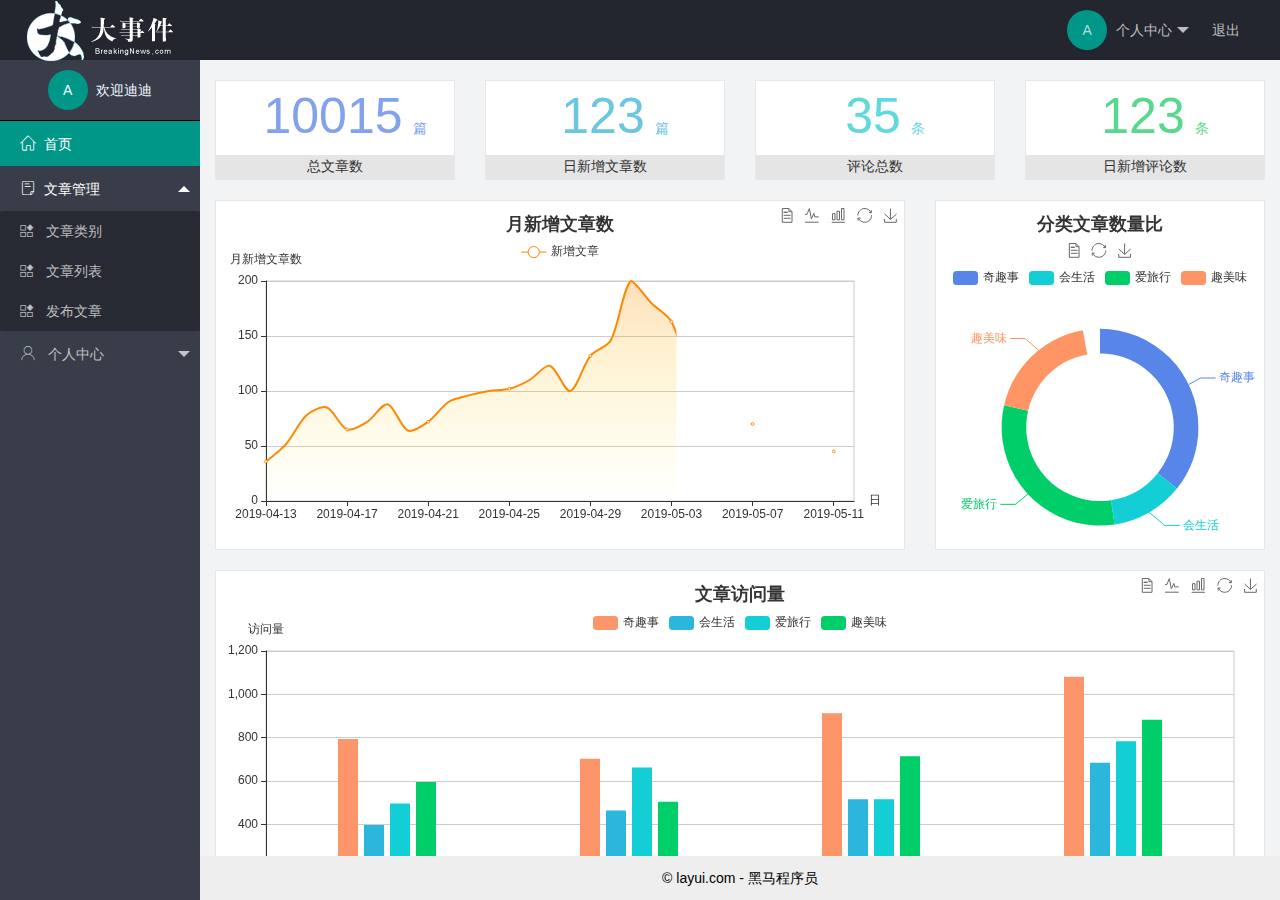
==== commit 8614bdfb: "首页框架完成" ====
--- a/home/index.html
+++ b/home/index.html
@@ -7,6 +7,12 @@
       content="width=device-width, initial-scale=1, maximum-scale=1"
     />
     <title>layout 后台大布局 - Layui</title>
+    <script>
+      // let token = localStorage.setItem("token");
+      // if (!token) {
+      //   location.href = "/home/login.html";
+      // }
+    </script>
     <link rel="stylesheet" href="/assets/lib/layui/css/layui.css" />
     <link rel="stylesheet" href="/assets/css/index.css" />
     <link rel="stylesheet" href="/assets/fonts/iconfont.css" />
@@ -21,7 +27,7 @@
         <ul class="layui-nav layui-layout-right">
           <li class="layui-nav-item">
             <a href="javascript:;">
-              <img src="http://t.cn/RCzsdCq" class="layui-nav-img" />
+              <img src="" class="layui-nav-img" />
               <span class="text-avatar">A</span>
               个人中心
             </a>
@@ -30,7 +36,9 @@
               <dd><a href="">安全设置</a></dd>
             </dl>
           </li>
-          <li class="layui-nav-item"><a href="">退出</a></li>
+          <li class="layui-nav-item">
+            <a href="javascript:;" id="logoutBtn">退出</a>
+          </li>
         </ul>
       </div>
 
@@ -38,8 +46,8 @@
         <div class="layui-side-scroll">
           <div class="userarea">
             <a href="javascript:;">
-              <span class="text-avatar">A</span>
-              <span>欢迎迪迪</span>
+              <span class="text-avatar" style="color: aliceblue">A</span>
+              <span id="welcome" style="color: aliceblue">欢迎迪迪</span>
             </a>
           </div>
           <!-- 左侧导航区域（可配合layui已有的垂直导航） -->
@@ -49,73 +57,50 @@
             lay-filter="test"
           >
             <li class="layui-nav-item layui-this">
-              <a
-                href="/home/dashboard.html"
-                target="frbody"
-                class="iconfont icon-home"
-                >首页</a
+              <a href="/home/dashboard.html" target="frbody"
+                ><i class="iconfont icon-home"></i>首页</a
               >
             </li>
             <li class="layui-nav-item layui-nav-itemed">
-              <a class="iconfont icon-16" href="javascript:;">文章管理</a>
+              <a href="javascript:;">
+                <i class="iconfont icon-16"></i>文章管理</a
+              >
               <dl class="layui-nav-child">
                 <dd>
                   <a href="javascript:;"
-                    ><i
-                      class="layui-icon layui-icon-app"
-                      style="font-size: 30px; color: #1e9fff"
-                    ></i>
-                    文章类别</a
+                    ><i class="layui-icon layui-icon-app"></i> 文章类别</a
                   >
                 </dd>
                 <dd>
                   <a href="javascript:;"
-                    ><i
-                      class="layui-icon layui-icon-app"
-                      style="font-size: 30px; color: #1e9fff"
-                    ></i>
-                    文章列表</a
+                    ><i class="layui-icon layui-icon-app"></i> 文章列表</a
                   >
                 </dd>
                 <dd>
                   <a href="javascript:;"
-                    ><i
-                      class="layui-icon layui-icon-app"
-                      style="font-size: 30px; color: #1e9fff"
-                    ></i>
-                    发布文章</a
+                    ><i class="layui-icon layui-icon-app"></i> 发布文章</a
                   >
                 </dd>
               </dl>
             </li>
             <li class="layui-nav-item">
-              <a href="javascript:;" class="iconfont icon-user">个人中心</a>
+              <a href="javascript:;">
+                <i class="iconfont icon-user"></i> 个人中心</a
+              >
               <dl class="layui-nav-child">
                 <dd>
                   <a href="javascript:;"
-                    ><i
-                      class="layui-icon layui-icon-app"
-                      style="font-size: 30px; color: #1e9fff"
-                    ></i>
-                    基本资料</a
+                    ><i class="layui-icon layui-icon-app"></i> 基本资料</a
                   >
                 </dd>
                 <dd>
                   <a href="javascript:;"
-                    ><i
-                      class="layui-icon layui-icon-app"
-                      style="font-size: 30px; color: #1e9fff"
-                    ></i>
-                    更换头像</a
+                    ><i class="layui-icon layui-icon-app"></i> 更换头像</a
                   >
                 </dd>
                 <dd>
                   <a href="javascript:;"
-                    ><i
-                      class="layui-icon layui-icon-app"
-                      style="font-size: 30px; color: #1e9fff"
-                    ></i>
-                    重置密码</a
+                    ><i class="layui-icon layui-icon-app"></i> 重置密码</a
                   >
                 </dd>
               </dl>
@@ -125,9 +110,8 @@
       </div>
 
       <div class="layui-body">
-        <!-- 内容主体区域 -->
         <iframe
-          name="frbody"
+          name="frname"
           src="/home/dashboard.html"
           frameborder="0"
         ></iframe>
@@ -139,14 +123,16 @@
       </div>
     </div>
     <script src="/assets/lib/jquery.js"></script>
-    <script src="/assets/lib/layui/layui.js"></script>
+    <!-- <script src="/assets/lib/layui/layui.js"></script> -->
+    <script src="/assets/lib/layui/layui.all.js"></script>
+    <script src="/assets/js/Ajaxbase.js"></script>
     <script src="/assets/js/index.js"></script>
-    <script src="/assets/js/Ajaxbase.js"></script>
+
     <script>
       //JavaScript代码区域
-      layui.use("element", function () {
-        var element = layui.element;
-      });
+      // layui.use("element", function () {
+      //   var element = layui.element;
+      // });
     </script>
   </body>
 </html>
--- a/assets/css/index.css
+++ b/assets/css/index.css
@@ -1,26 +1,36 @@
 .layui-footer {
   text-align: center;
-}
-.layui-body {
-  overflow: hidden;
 }
 iframe {
   width: 100%;
   height: 100%;
 }
+.layui-body {
+  overflow: hidden;
+}
+.text-avatar {
+  display: inline-block;
+  width: 40px;
+  height: 40px;
+  background-color: #009688;
+  border-radius: 50%;
+  text-align: center;
+  line-height: 40px;
+  margin-right: 5px;
+}
+.userarea {
+  width: 200px;
+  height: 60px;
+  line-height: 60px;
+  text-align: center;
+  border-bottom: 1px solid #000;
+}
 .layui-nav-img {
   display: none;
 }
-.userarea {
-  width: 200px;
-  text-align: center;
+.iconfont {
+  margin-right: 8px;
 }
-.text-avatar {
-  display: inline-block;
-  width: 30px;
-  height: 30px;
-  line-height: 30px;
-  background-color: pink;
-  border-radius: 50%;
-  text-align: center;
+.layui-icon {
+  margin-right: 8px;
 }
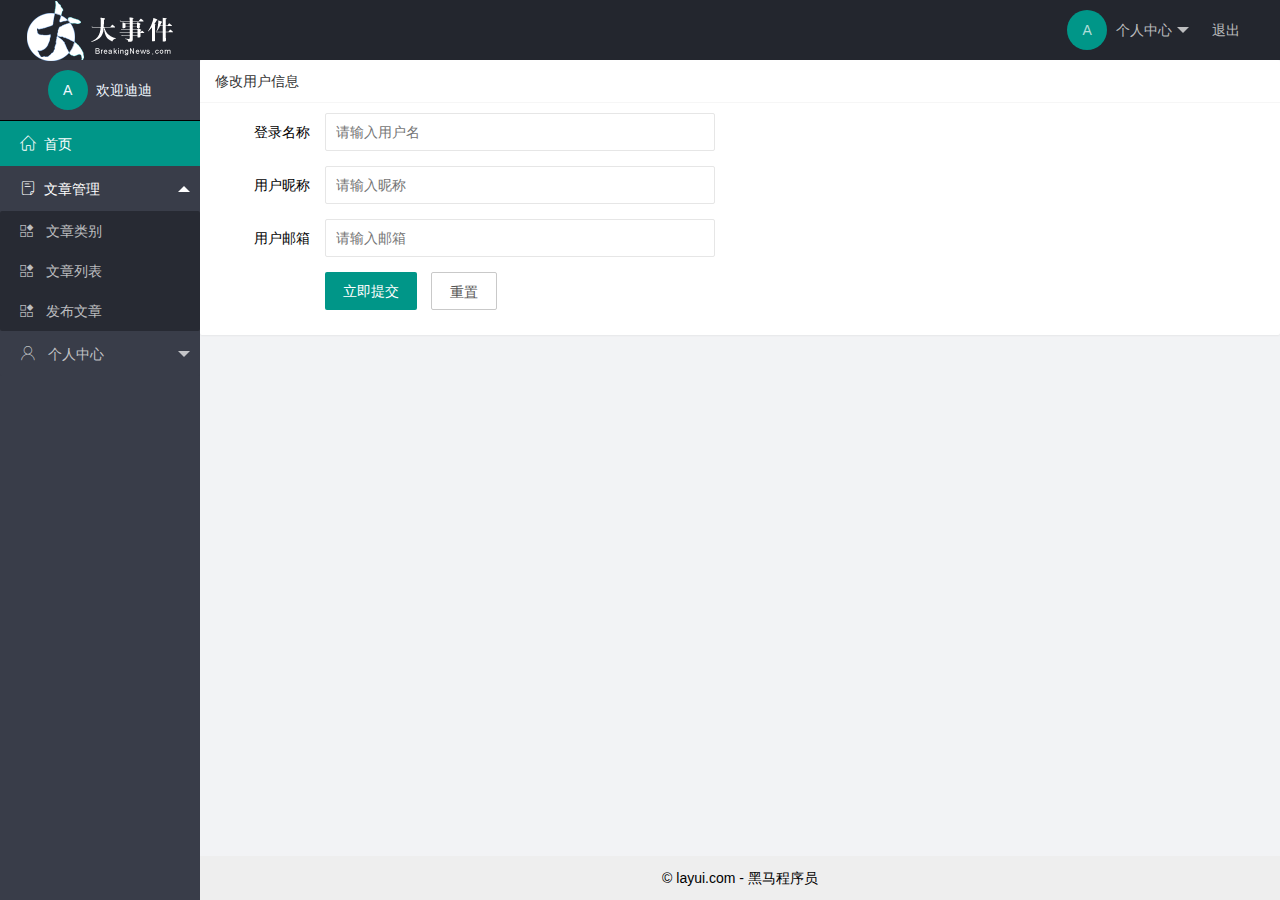
==== commit 51e98baf: "修改昵称完成" ====
--- a/home/index.html
+++ b/home/index.html
@@ -41,7 +41,6 @@
           </li>
         </ul>
       </div>
-
       <div class="layui-side layui-bg-black">
         <div class="layui-side-scroll">
           <div class="userarea">
@@ -89,7 +88,7 @@
               >
               <dl class="layui-nav-child">
                 <dd>
-                  <a href="javascript:;"
+                  <a href="/home/user/base-Info.html" target="frname"
                     ><i class="layui-icon layui-icon-app"></i> 基本资料</a
                   >
                 </dd>
@@ -108,13 +107,17 @@
           </ul>
         </div>
       </div>
-
       <div class="layui-body">
         <iframe
           name="frname"
+          src="/home/user/base-Info.html"
+          frameborder="0"
+        ></iframe>
+        <!-- <iframe
+          name="frname"
           src="/home/dashboard.html"
           frameborder="0"
-        ></iframe>
+        ></iframe> -->
       </div>
 
       <div class="layui-footer">
--- a/assets/css/index.css
+++ b/assets/css/index.css
@@ -2,6 +2,7 @@
   text-align: center;
 }
 iframe {
+  background-color: #f2f3f5;
   width: 100%;
   height: 100%;
 }
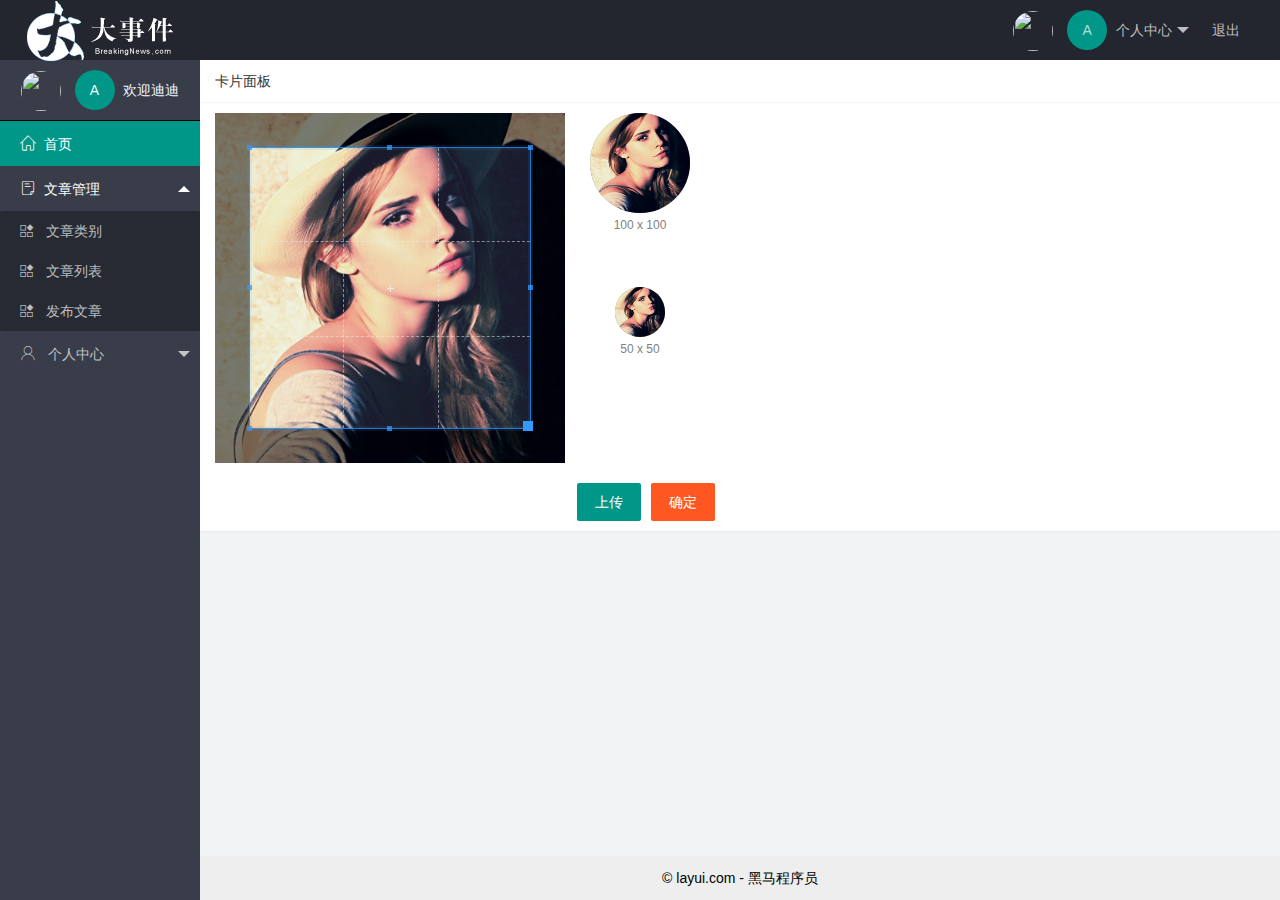
==== commit 47501285: "密码修改完成" ====
--- a/home/index.html
+++ b/home/index.html
@@ -14,8 +14,9 @@
       // }
     </script>
     <link rel="stylesheet" href="/assets/lib/layui/css/layui.css" />
+
+    <link rel="stylesheet" href="/assets/fonts/iconfont.css" />
     <link rel="stylesheet" href="/assets/css/index.css" />
-    <link rel="stylesheet" href="/assets/fonts/iconfont.css" />
   </head>
   <body class="layui-layout-body">
     <div class="layui-layout layui-layout-admin">
@@ -45,6 +46,7 @@
         <div class="layui-side-scroll">
           <div class="userarea">
             <a href="javascript:;">
+              <img src="" class="layui-nav-img" />
               <span class="text-avatar" style="color: aliceblue">A</span>
               <span id="welcome" style="color: aliceblue">欢迎迪迪</span>
             </a>
@@ -93,12 +95,12 @@
                   >
                 </dd>
                 <dd>
-                  <a href="javascript:;"
+                  <a href="/home/user/user-avatar.html" target="frname"
                     ><i class="layui-icon layui-icon-app"></i> 更换头像</a
                   >
                 </dd>
                 <dd>
-                  <a href="javascript:;"
+                  <a href="/home/user/user-pwd.html" target="frname"
                     ><i class="layui-icon layui-icon-app"></i> 重置密码</a
                   >
                 </dd>
@@ -110,7 +112,7 @@
       <div class="layui-body">
         <iframe
           name="frname"
-          src="/home/user/base-Info.html"
+          src="/home/user/user-avatar.html"
           frameborder="0"
         ></iframe>
         <!-- <iframe
--- a/assets/css/index.css
+++ b/assets/css/index.css
@@ -10,6 +10,7 @@
   overflow: hidden;
 }
 .text-avatar {
+  display: block;
   display: inline-block;
   width: 40px;
   height: 40px;
@@ -26,12 +27,14 @@
   text-align: center;
   border-bottom: 1px solid #000;
 }
-.layui-nav-img {
-  display: none;
-}
+
 .iconfont {
   margin-right: 8px;
 }
 .layui-icon {
   margin-right: 8px;
 }
+.layui-nav-img {
+  width: 40px;
+  height: 40px;
+}
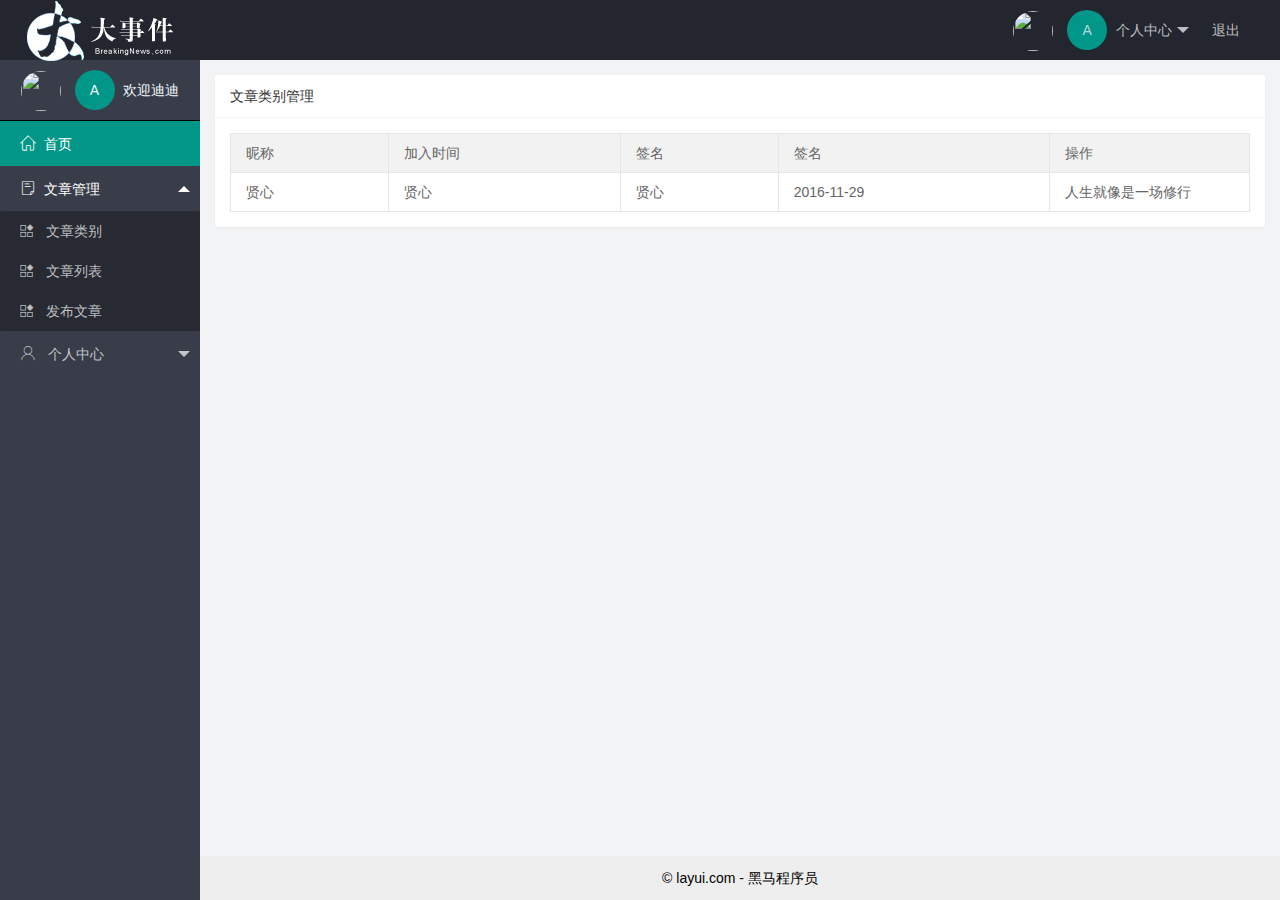
==== commit 8729613a: "‘文章类别功能完成’" ====
--- a/home/index.html
+++ b/home/index.html
@@ -68,12 +68,12 @@
               >
               <dl class="layui-nav-child">
                 <dd>
-                  <a href="javascript:;"
+                  <a href="/artical/atr-cate.html" target="frname"
                     ><i class="layui-icon layui-icon-app"></i> 文章类别</a
                   >
                 </dd>
                 <dd>
-                  <a href="javascript:;"
+                  <a href="/artical/atr-list.html" target="frname"
                     ><i class="layui-icon layui-icon-app"></i> 文章列表</a
                   >
                 </dd>
@@ -112,7 +112,7 @@
       <div class="layui-body">
         <iframe
           name="frname"
-          src="/home/user/user-avatar.html"
+          src="/artical/atr-list.html"
           frameborder="0"
         ></iframe>
         <!-- <iframe
